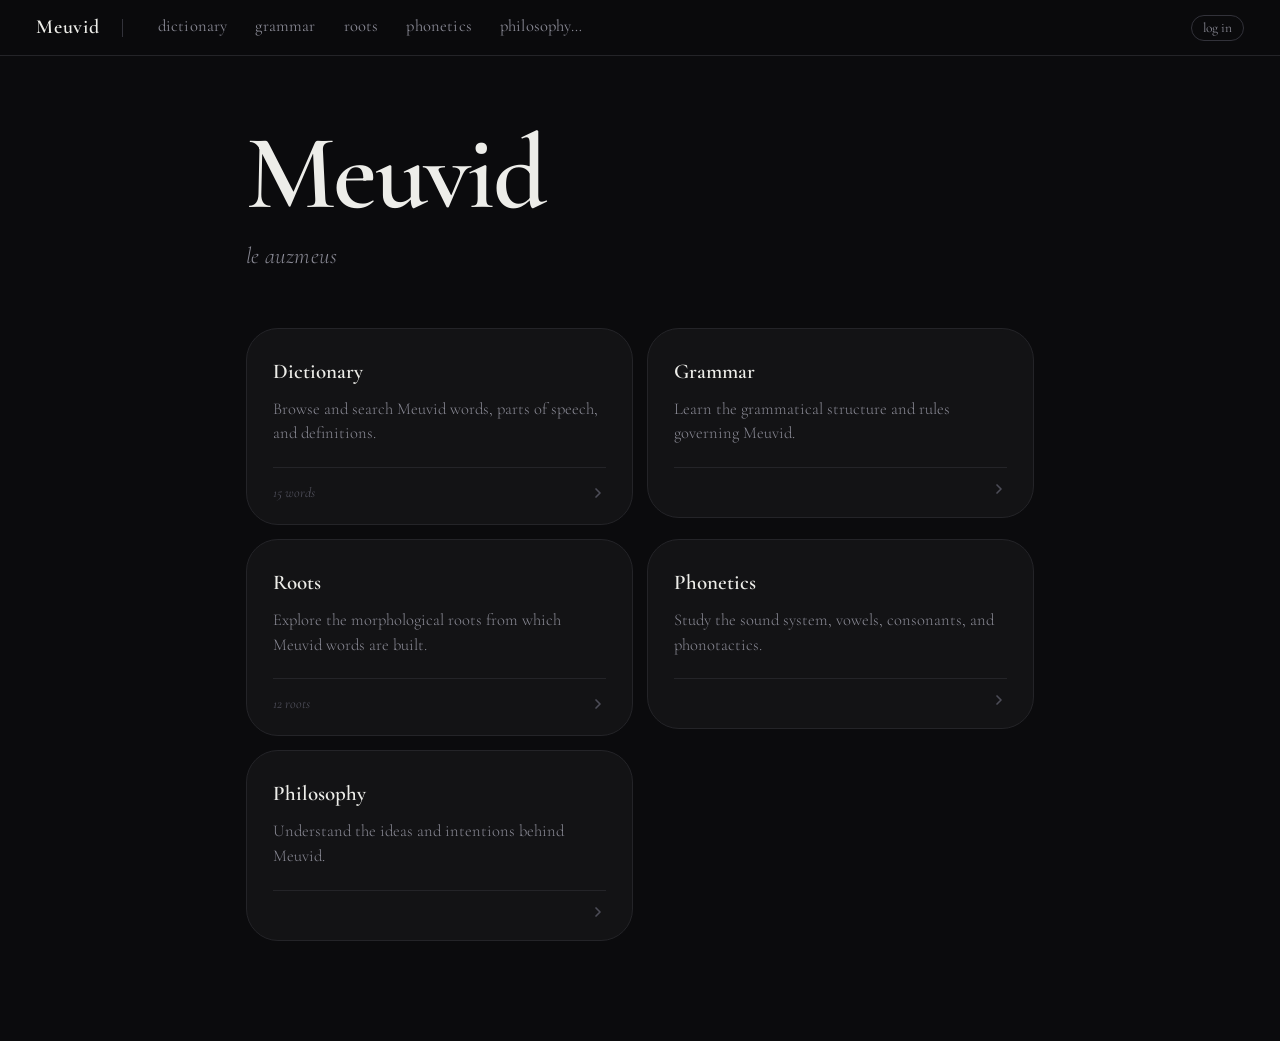
==== index.html @ 57204840 "fix: auth" ====
<!DOCTYPE html>
<html lang="en">

<head>
  <meta charset="UTF-8">
  <meta name="viewport" content="width=device-width, initial-scale=1.0">
  <title>Meuvid</title>
  <link rel="stylesheet" href="style.css">
</head>

<body>
  <div id="topbar-container"></div>
  <div id="modal-container"></div>
  <div id="app"></div>

  <script src="data.js"></script>
  <script src="utils.js"></script>
  <script src="auth.js"></script>
  <script src="nav.js"></script>
  <script src="home.js"></script>
  <script>
    function render() {
      initNav(
        'home',
        () => AUTH.showLoginModal(render),
        () => { AUTH.logout(); render(); }
      );
      renderHome(
        load('mv_dict', DEFAULT_DICT),
        load('mv_roots', DEFAULT_ROOTS)
      );
    }

    render();
  </script>
</body>

</html>
---- style.css ----
@import url('https://fonts.googleapis.com/css2?family=Cormorant+Garamond:ital,wght@0,300;0,400;0,500;0,600;0,700;1,300;1,400&display=swap');

/* ================================================================
   VARIABLES
   ================================================================ */
:root {
  --bg:        #0b0b0d;
  --surface:   #131315;
  --surface-2: #1b1b1e;
  --surface-3: #252528;
  --border:    #242428;
  --border-2:  #32323a;
  --text:      #edede9;
  --text-2:    #898994;
  --text-3:    #4d4d58;
  --danger:    #b83c3c;
  --r-xs:  6px;
  --r-sm:  10px;
  --r-md:  16px;
  --r-lg:  24px;
  --r-xl:  32px;
  --r-f:   9999px;
  --font:  'Cormorant Garamond', Georgia, serif;
  --ease:  0.14s ease;
}

/* ================================================================
   RESET
   ================================================================ */
*, *::before, *::after { box-sizing: border-box; margin: 0; padding: 0; }

body {
  background: var(--bg);
  color: var(--text);
  font-family: var(--font);
  font-size: 19px;
  line-height: 1.65;
  -webkit-font-smoothing: antialiased;
  min-height: 100vh;
}

::-webkit-scrollbar { width: 5px; }
::-webkit-scrollbar-track { background: transparent; }
::-webkit-scrollbar-thumb { background: var(--border-2); border-radius: 3px; }

/* ================================================================
   TOP BAR
   ================================================================ */
.topbar {
  position: sticky; top: 0; z-index: 100;
  height: 56px;
  display: flex; align-items: center;
  padding: 0 36px;
  background: rgba(11,11,13,0.9);
  backdrop-filter: blur(18px);
  -webkit-backdrop-filter: blur(18px);
  border-bottom: 1px solid var(--border);
}

.topbar-brand {
  font-size: 20px; font-weight: 600;
  color: var(--text); letter-spacing: 0.04em;
  text-decoration: none; white-space: nowrap;
  user-select: none;
}

.topbar-sep {
  width: 1px; height: 18px;
  background: var(--border-2);
  margin: 0 22px; flex-shrink: 0;
}

.topbar-nav { display: flex; align-items: center; gap: 2px; flex: 1; }

.nav-link {
  position: relative;
  display: inline-flex; align-items: center;
  padding: 5px 13px 7px;
  border-radius: var(--r-xs);
  font-size: 16.5px; color: var(--text-2);
  text-decoration: none;
  background: transparent;
  transition: color var(--ease), background var(--ease);
  letter-spacing: 0.01em; white-space: nowrap;
  user-select: none;
}
.nav-link:hover { color: var(--text); background: rgba(255,255,255,0.04); }
.nav-link.active { color: var(--text); background: rgba(255,255,255,0.07); }
.nav-link.active::after {
  content: '';
  position: absolute; bottom: 3px;
  left: 13px; right: 13px;
  height: 3px; background: var(--text);
  border-radius: 2px;
}

.topbar-actions {
  margin-left: auto;
  display: flex; align-items: center; gap: 8px;
  flex-shrink: 0;
}

/* ================================================================
   PAGE LAYOUT
   ================================================================ */
.page {
  max-width: 860px; margin: 0 auto;
  padding: 64px 36px 100px;
  animation: fadeUp 0.2s ease;
}

.page-header { margin-bottom: 52px; }

.page-title {
  font-size: clamp(68px, 9vw, 106px);
  font-weight: 600; letter-spacing: -0.025em;
  line-height: 1; color: var(--text); margin-bottom: 12px;
}

.page-subtitle {
  font-size: 23px; font-weight: 300;
  font-style: italic; color: var(--text-2);
  letter-spacing: 0.01em;
}

/* ================================================================
   CARDS (home)
   ================================================================ */
.cards-grid {
  display: grid;
  grid-template-columns: repeat(auto-fill, minmax(260px, 1fr));
  gap: 14px;
}

.card-link { text-decoration: none; color: inherit; display: block; }

.card {
  background: var(--surface);
  border: 1px solid var(--border);
  border-radius: var(--r-xl);
  padding: 26px 26px 20px;
  cursor: pointer;
  transition: border-color var(--ease), background var(--ease), transform var(--ease);
  display: flex; flex-direction: column; gap: 7px;
  user-select: none;
}
.card-link:hover .card { border-color: var(--border-2); background: var(--surface-2); transform: translateY(-1px); }

.card-title { font-size: 21px; font-weight: 600; color: var(--text); }
.card-desc  { font-size: 16.5px; font-weight: 300; color: var(--text-2); line-height: 1.5; flex: 1; }

.card-footer {
  display: flex; align-items: center; justify-content: space-between;
  margin-top: 14px; padding-top: 13px;
  border-top: 1px solid var(--border);
}
.card-meta    { font-size: 14px; color: var(--text-3); font-style: italic; }
.card-chevron { color: var(--text-3); display: flex; align-items: center; transition: transform var(--ease), color var(--ease); }
.card-link:hover .card-chevron { transform: translateX(3px); color: var(--text-2); }

/* ================================================================
   SEARCH BAR
   ================================================================ */
.search-row {
  display: flex;
  border-radius: var(--r-f);
  border: 1px solid var(--border-2);
  background: var(--surface);
  overflow: hidden;
  transition: border-color var(--ease);
  margin-bottom: 26px;
}
.search-row:focus-within { border-color: var(--text-3); }

.search-input {
  flex: 1; border: none; background: transparent; outline: none;
  padding: 13px 22px;
  font-family: var(--font); font-size: 19px; color: var(--text);
  min-width: 0;
}
.search-input::placeholder { color: var(--text-3); }

.search-help {
  display: flex; align-items: center; justify-content: center;
  width: 50px; border: none;
  border-left: 1px solid var(--border);
  background: var(--surface-2);
  color: var(--text-3); cursor: pointer;
  transition: color var(--ease), background var(--ease);
  flex-shrink: 0;
}
.search-help:hover { color: var(--text); background: var(--surface-3); }

/* ================================================================
   DICTIONARY / ROOTS LIST
   ================================================================ */
.dict-entry {
  display: flex; align-items: baseline; gap: 24px;
  padding: 15px 0; border-bottom: 1px solid var(--border);
}
.dict-entry:first-child { border-top: 1px solid var(--border); }

.dict-word {
  font-size: 20px; font-weight: 600; color: var(--text);
  min-width: 130px; flex-shrink: 0;
}
.dict-body  { flex: 1; font-size: 17.5px; color: var(--text-2); font-weight: 300; }
.dict-pos   { font-style: italic; color: var(--text-3); }

.entry-actions { display: flex; gap: 6px; margin-left: auto; flex-shrink: 0; align-items: center; }

.entry-edit-row {
  display: flex; gap: 10px; align-items: center;
  flex-wrap: wrap; padding: 10px 0;
  border-bottom: 1px solid var(--border);
}
.entry-edit-row:first-child { border-top: 1px solid var(--border); }

/* ================================================================
   TEXT PAGES
   ================================================================ */
.text-body { max-width: 660px; }

.text-h1 {
  font-size: 36px; font-weight: 600; color: var(--text);
  letter-spacing: -0.01em; line-height: 1.15;
  margin: 52px 0 14px;
}
.text-h1:first-child { margin-top: 0; }

.text-p {
  font-size: 18.5px; font-weight: 300; color: var(--text-2);
  line-height: 1.82; margin-bottom: 18px;
}

.para-block { position: relative; }
.para-edit-btn { opacity: 0; transition: opacity var(--ease); }
.para-block:hover .para-edit-btn { opacity: 1; }

/* ================================================================
   FORMS
   ================================================================ */
.add-form {
  background: var(--surface);
  border: 1px solid var(--border-2);
  border-radius: var(--r-lg); padding: 22px;
  margin-bottom: 26px;
}
.add-form-title {
  font-size: 12px; font-weight: 500;
  letter-spacing: 0.08em; text-transform: uppercase;
  color: var(--text-3); margin-bottom: 16px;
}

.form-row { display: flex; gap: 10px; align-items: flex-end; flex-wrap: wrap; }
.form-group { display: flex; flex-direction: column; gap: 5px; }
.form-label {
  font-size: 11px; font-weight: 500;
  letter-spacing: 0.08em; text-transform: uppercase; color: var(--text-3);
}

.form-input, .form-textarea, .form-select {
  background: var(--surface-2);
  border: 1px solid var(--border-2);
  border-radius: var(--r-sm);
  padding: 9px 13px;
  font-family: var(--font); font-size: 17px; color: var(--text);
  outline: none; transition: border-color var(--ease); width: 100%;
}
.form-input:focus, .form-textarea:focus, .form-select:focus { border-color: var(--text-3); }
.form-textarea { resize: vertical; min-height: 90px; line-height: 1.6; }
.form-select   { cursor: pointer; color-scheme: dark; }

.form-actions { display: flex; gap: 8px; margin-top: 13px; flex-wrap: wrap; align-items: center; }

.inline-edit {
  margin: 4px 0 12px; padding: 16px;
  background: var(--surface-2);
  border: 1px solid var(--border-2);
  border-radius: var(--r-md);
}

/* ================================================================
   MODAL
   ================================================================ */
.overlay {
  position: fixed; inset: 0;
  background: rgba(0,0,0,0.72);
  backdrop-filter: blur(5px);
  z-index: 300;
  display: flex; align-items: center; justify-content: center;
  padding: 20px;
}
.modal {
  background: var(--surface-2);
  border: 1px solid var(--border-2);
  border-radius: var(--r-xl); padding: 34px;
  max-width: 520px; width: 100%;
  max-height: 80vh; overflow-y: auto;
}
.modal-head {
  display: flex; align-items: center; justify-content: space-between;
  margin-bottom: 22px;
}
.modal-title { font-size: 26px; font-weight: 600; color: var(--text); }

/* ================================================================
   KEYWORDS TABLE
   ================================================================ */
.kw-intro {
  font-size: 16px; color: var(--text-2);
  font-weight: 300; line-height: 1.65; margin-bottom: 20px;
}
.kw-table { width: 100%; border-collapse: collapse; }
.kw-table th {
  text-align: left;
  font-size: 11px; font-weight: 500;
  letter-spacing: 0.08em; text-transform: uppercase;
  color: var(--text-3); padding: 8px 0 10px;
  border-bottom: 1px solid var(--border);
}
.kw-table th:first-child { width: 120px; }
.kw-table td { padding: 12px 0; border-bottom: 1px solid var(--border); vertical-align: top; }
.kw-table td:first-child {
  font-family: 'Courier New', monospace; font-size: 14px;
  color: var(--text); padding-right: 20px; white-space: nowrap;
}
.kw-table td:last-child { font-size: 16px; color: var(--text-2); font-weight: 300; }

/* ================================================================
   BUTTONS
   ================================================================ */
.btn {
  display: inline-flex; align-items: center; gap: 5px;
  border: 1px solid var(--border-2);
  background: transparent; color: var(--text-2);
  font-family: var(--font); font-size: 15.5px;
  padding: 7px 15px; border-radius: var(--r-f);
  cursor: pointer;
  transition: color var(--ease), border-color var(--ease), background var(--ease);
  white-space: nowrap;
}
.btn:hover { color: var(--text); border-color: var(--text-3); }

.btn-primary {
  background: var(--text); color: var(--bg);
  border-color: var(--text); font-weight: 500;
}
.btn-primary:hover { background: #c5c5c0; border-color: #c5c5c0; color: var(--bg); }

.btn-sm     { font-size: 13.5px; padding: 4px 11px; }
.btn-ghost  { border-color: transparent; }
.btn-ghost:hover { border-color: var(--border-2); }
.btn-danger { color: var(--danger); border-color: transparent; }
.btn-danger:hover { border-color: var(--danger); background: rgba(184,60,60,0.09); }

/* ================================================================
   MISC
   ================================================================ */
.no-results {
  text-align: center; padding: 70px 0;
  color: var(--text-3); font-style: italic; font-size: 20px;
}
.section-actions {
  display: flex; align-items: center; gap: 10px;
  margin-top: 16px; flex-wrap: wrap;
}
.raw-edit-area {
  font-family: 'Courier New', monospace;
  font-size: 14px; line-height: 1.5; min-height: 300px;
}
.pw-section {
  margin-top: 22px; padding-top: 22px;
  border-top: 1px solid var(--border);
}
.err-msg { color: var(--danger); font-size: 15px; margin-bottom: 12px; }
code {
  font-family: 'Courier New', monospace; font-size: 15px;
  background: var(--surface-3); padding: 2px 6px;
  border-radius: 4px; color: var(--text-2);
}

@keyframes fadeUp {
  from { opacity: 0; transform: translateY(6px); }
  to   { opacity: 1; transform: translateY(0); }
}
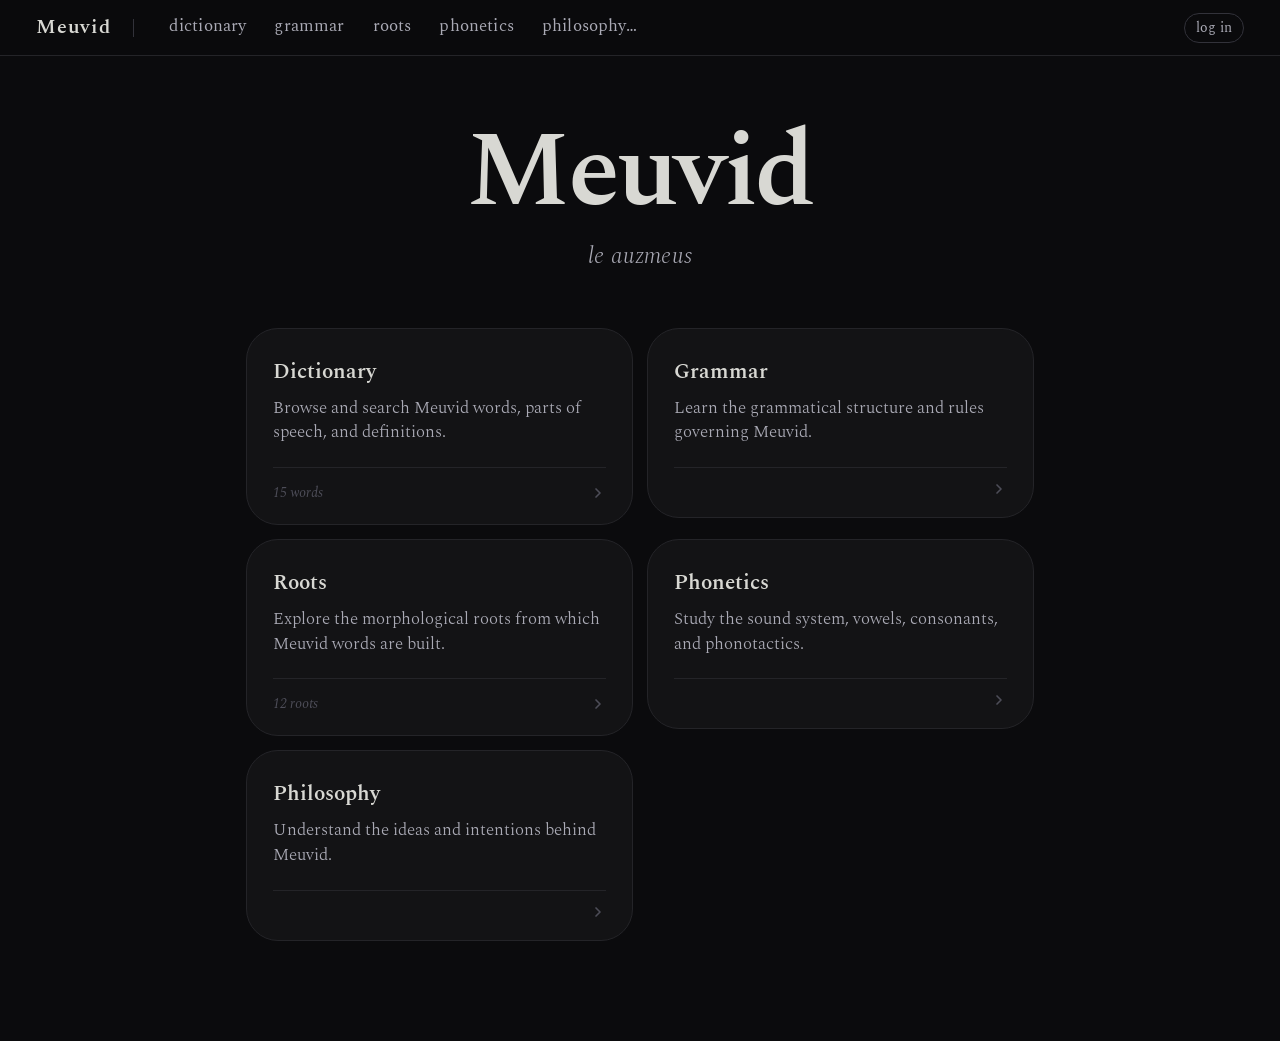
==== commit d9b06204: "fix: data structure" ====
--- a/index.html
+++ b/index.html
@@ -14,6 +14,7 @@
   <div id="app"></div>
 
   <script src="data.js"></script>
+  <script src="lang-data.js"></script>
   <script src="utils.js"></script>
   <script src="auth.js"></script>
   <script src="nav.js"></script>
@@ -26,8 +27,8 @@
         () => { AUTH.logout(); render(); }
       );
       renderHome(
-        load('mv_dict', DEFAULT_DICT),
-        load('mv_roots', DEFAULT_ROOTS)
+        load('mv_dict', DICT),
+        load('mv_roots', ROOTS)
       );
     }
 
--- a/style.css
+++ b/style.css
@@ -1,33 +1,39 @@
-@import url('https://fonts.googleapis.com/css2?family=Cormorant+Garamond:ital,wght@0,300;0,400;0,500;0,600;0,700;1,300;1,400&display=swap');
+@import url('https://fonts.googleapis.com/css2?family=Spectral:ital,wght@0,300;0,400;0,500;0,600;0,700;1,300;1,400&display=swap');
 
 /* ================================================================
    VARIABLES
    ================================================================ */
 :root {
-  --bg:        #0b0b0d;
-  --surface:   #131315;
+  --bg: #0b0b0d;
+  --surface: #131315;
   --surface-2: #1b1b1e;
   --surface-3: #252528;
-  --border:    #242428;
-  --border-2:  #32323a;
-  --text:      #edede9;
-  --text-2:    #898994;
-  --text-3:    #4d4d58;
-  --danger:    #b83c3c;
-  --r-xs:  6px;
-  --r-sm:  10px;
-  --r-md:  16px;
-  --r-lg:  24px;
-  --r-xl:  32px;
-  --r-f:   9999px;
-  --font:  'Cormorant Garamond', Georgia, serif;
-  --ease:  0.14s ease;
+  --border: #242428;
+  --border-2: #32323a;
+  --text: #d8d8d3;
+  --text-2: #aaaab5;
+  --text-3: #4d4d58;
+  --danger: #b83c3c;
+  --r-xs: 6px;
+  --r-sm: 10px;
+  --r-md: 16px;
+  --r-lg: 24px;
+  --r-xl: 32px;
+  --r-f: 9999px;
+  --font: 'Spectral', Georgia, serif;
+  --ease: 0.14s ease;
 }
 
 /* ================================================================
    RESET
    ================================================================ */
-*, *::before, *::after { box-sizing: border-box; margin: 0; padding: 0; }
+*,
+*::before,
+*::after {
+  box-sizing: border-box;
+  margin: 0;
+  padding: 0;
+}
 
 body {
   background: var(--bg);
@@ -39,64 +45,103 @@
   min-height: 100vh;
 }
 
-::-webkit-scrollbar { width: 5px; }
-::-webkit-scrollbar-track { background: transparent; }
-::-webkit-scrollbar-thumb { background: var(--border-2); border-radius: 3px; }
+::-webkit-scrollbar {
+  width: 5px;
+}
+
+::-webkit-scrollbar-track {
+  background: transparent;
+}
+
+::-webkit-scrollbar-thumb {
+  background: var(--border-2);
+  border-radius: 3px;
+}
 
 /* ================================================================
    TOP BAR
    ================================================================ */
 .topbar {
-  position: sticky; top: 0; z-index: 100;
+  position: sticky;
+  top: 0;
+  z-index: 100;
   height: 56px;
-  display: flex; align-items: center;
+  display: flex;
+  align-items: center;
   padding: 0 36px;
-  background: rgba(11,11,13,0.9);
+  background: color-mix(in srgb, var(--bg) 88%, transparent);
   backdrop-filter: blur(18px);
   -webkit-backdrop-filter: blur(18px);
   border-bottom: 1px solid var(--border);
 }
 
 .topbar-brand {
-  font-size: 20px; font-weight: 600;
-  color: var(--text); letter-spacing: 0.04em;
-  text-decoration: none; white-space: nowrap;
+  font-size: 20px;
+  font-weight: 600;
+  color: var(--text);
+  letter-spacing: 0.04em;
+  text-decoration: none;
+  white-space: nowrap;
   user-select: none;
 }
 
 .topbar-sep {
-  width: 1px; height: 18px;
+  width: 1px;
+  height: 18px;
   background: var(--border-2);
-  margin: 0 22px; flex-shrink: 0;
-}
-
-.topbar-nav { display: flex; align-items: center; gap: 2px; flex: 1; }
+  margin: 0 22px;
+  flex-shrink: 0;
+}
+
+.topbar-nav {
+  display: flex;
+  align-items: center;
+  gap: 2px;
+  flex: 1;
+}
 
 .nav-link {
   position: relative;
-  display: inline-flex; align-items: center;
+  display: inline-flex;
+  align-items: center;
   padding: 5px 13px 7px;
   border-radius: var(--r-xs);
-  font-size: 16.5px; color: var(--text-2);
+  font-size: 16.5px;
+  color: var(--text-2);
   text-decoration: none;
   background: transparent;
   transition: color var(--ease), background var(--ease);
-  letter-spacing: 0.01em; white-space: nowrap;
+  letter-spacing: 0.01em;
+  white-space: nowrap;
   user-select: none;
 }
-.nav-link:hover { color: var(--text); background: rgba(255,255,255,0.04); }
-.nav-link.active { color: var(--text); background: rgba(255,255,255,0.07); }
+
+.nav-link:hover {
+  color: var(--text);
+  background: rgba(255, 255, 255, 0.04);
+}
+
+.nav-link.active {
+  color: var(--text);
+  background: rgba(255, 255, 255, 0.07);
+}
+
 .nav-link.active::after {
   content: '';
-  position: absolute; bottom: 3px;
-  left: 13px; right: 13px;
-  height: 3px; background: var(--text);
+  position: absolute;
+  bottom: 3px;
+  left: 13px;
+  right: 13px;
+  height: 3px;
+  background: var(--text);
   border-radius: 2px;
 }
 
 .topbar-actions {
   margin-left: auto;
-  display: flex; align-items: center; gap: 8px;
+  display: flex;
+  align-items: center;
+  gap: 8px;
   flex-shrink: 0;
 }
 
@@ -104,23 +149,36 @@
    PAGE LAYOUT
    ================================================================ */
 .page {
-  max-width: 860px; margin: 0 auto;
+  max-width: 860px;
+  margin: 0 auto;
   padding: 64px 36px 100px;
   animation: fadeUp 0.2s ease;
 }
 
-.page-header { margin-bottom: 52px; }
+.page-header {
+  margin-bottom: 52px;
+}
 
 .page-title {
   font-size: clamp(68px, 9vw, 106px);
-  font-weight: 600; letter-spacing: -0.025em;
-  line-height: 1; color: var(--text); margin-bottom: 12px;
+  font-weight: 600;
+  letter-spacing: -0.025em;
+  line-height: 1;
+  color: var(--text);
+  margin: 0 auto 12px;
+  max-width: 720px;
+  width: fit-content;
 }
 
 .page-subtitle {
-  font-size: 23px; font-weight: 300;
-  font-style: italic; color: var(--text-2);
+  font-size: 23px;
+  font-weight: 300;
+  font-style: italic;
+  color: var(--text-2);
   letter-spacing: 0.01em;
+  margin: 0 auto;
+  max-width: 720px;
+  width: fit-content;
 }
 
 /* ================================================================
@@ -132,7 +190,11 @@
   gap: 14px;
 }
 
-.card-link { text-decoration: none; color: inherit; display: block; }
+.card-link {
+  text-decoration: none;
+  color: inherit;
+  display: block;
+}
 
 .card {
   background: var(--surface);
@@ -141,22 +203,58 @@
   padding: 26px 26px 20px;
   cursor: pointer;
   transition: border-color var(--ease), background var(--ease), transform var(--ease);
-  display: flex; flex-direction: column; gap: 7px;
+  display: flex;
+  flex-direction: column;
+  gap: 7px;
   user-select: none;
 }
-.card-link:hover .card { border-color: var(--border-2); background: var(--surface-2); transform: translateY(-1px); }
-
-.card-title { font-size: 21px; font-weight: 600; color: var(--text); }
-.card-desc  { font-size: 16.5px; font-weight: 300; color: var(--text-2); line-height: 1.5; flex: 1; }
+
+.card-link:hover .card {
+  border-color: var(--border-2);
+  background: var(--surface-2);
+  transform: translateY(-1px);
+}
+
+.card-title {
+  font-size: 21px;
+  font-weight: 600;
+  color: var(--text);
+}
+
+.card-desc {
+  font-size: 16.5px;
+  font-weight: 300;
+  color: var(--text-2);
+  line-height: 1.5;
+  flex: 1;
+}
 
 .card-footer {
-  display: flex; align-items: center; justify-content: space-between;
-  margin-top: 14px; padding-top: 13px;
+  display: flex;
+  align-items: center;
+  justify-content: space-between;
+  margin-top: 14px;
+  padding-top: 13px;
   border-top: 1px solid var(--border);
 }
-.card-meta    { font-size: 14px; color: var(--text-3); font-style: italic; }
-.card-chevron { color: var(--text-3); display: flex; align-items: center; transition: transform var(--ease), color var(--ease); }
-.card-link:hover .card-chevron { transform: translateX(3px); color: var(--text-2); }
+
+.card-meta {
+  font-size: 14px;
+  color: var(--text-3);
+  font-style: italic;
+}
+
+.card-chevron {
+  color: var(--text-3);
+  display: flex;
+  align-items: center;
+  transition: transform var(--ease), color var(--ease);
+}
+
+.card-link:hover .card-chevron {
+  transform: translateX(3px);
+  color: var(--text-2);
+}
 
 /* ================================================================
    SEARCH BAR
@@ -170,72 +268,143 @@
   transition: border-color var(--ease);
   margin-bottom: 26px;
 }
-.search-row:focus-within { border-color: var(--text-3); }
+
+.search-row:focus-within {
+  border-color: var(--text-3);
+}
 
 .search-input {
-  flex: 1; border: none; background: transparent; outline: none;
+  flex: 1;
+  border: none;
+  background: transparent;
+  outline: none;
   padding: 13px 22px;
-  font-family: var(--font); font-size: 19px; color: var(--text);
+  font-family: var(--font);
+  font-size: 19px;
+  color: var(--text);
   min-width: 0;
 }
-.search-input::placeholder { color: var(--text-3); }
+
+.search-input::placeholder {
+  color: var(--text-3);
+}
 
 .search-help {
-  display: flex; align-items: center; justify-content: center;
-  width: 50px; border: none;
+  display: flex;
+  align-items: center;
+  justify-content: center;
+  width: 50px;
+  border: none;
   border-left: 1px solid var(--border);
   background: var(--surface-2);
-  color: var(--text-3); cursor: pointer;
+  color: var(--text-3);
+  cursor: pointer;
   transition: color var(--ease), background var(--ease);
   flex-shrink: 0;
 }
-.search-help:hover { color: var(--text); background: var(--surface-3); }
+
+.search-help:hover {
+  color: var(--text);
+  background: var(--surface-3);
+}
 
 /* ================================================================
    DICTIONARY / ROOTS LIST
    ================================================================ */
 .dict-entry {
-  display: flex; align-items: baseline; gap: 24px;
-  padding: 15px 0; border-bottom: 1px solid var(--border);
-}
-.dict-entry:first-child { border-top: 1px solid var(--border); }
+  display: flex;
+  align-items: baseline;
+  gap: 24px;
+  padding: 15px 0;
+  border-bottom: 1px solid var(--border);
+}
+
+.dict-entry:first-child {
+  border-top: 1px solid var(--border);
+}
 
 .dict-word {
-  font-size: 20px; font-weight: 600; color: var(--text);
-  min-width: 130px; flex-shrink: 0;
-}
-.dict-body  { flex: 1; font-size: 17.5px; color: var(--text-2); font-weight: 300; }
-.dict-pos   { font-style: italic; color: var(--text-3); }
-
-.entry-actions { display: flex; gap: 6px; margin-left: auto; flex-shrink: 0; align-items: center; }
+  font-size: 20px;
+  font-weight: 600;
+  color: var(--text);
+  min-width: 130px;
+  flex-shrink: 0;
+}
+
+.dict-body {
+  flex: 1;
+  font-size: 17.5px;
+  color: var(--text-2);
+  font-weight: 300;
+}
+
+.dict-pos {
+  font-style: italic;
+  color: var(--text-3);
+}
+
+.entry-actions {
+  display: flex;
+  gap: 6px;
+  margin-left: auto;
+  flex-shrink: 0;
+  align-items: center;
+}
 
 .entry-edit-row {
-  display: flex; gap: 10px; align-items: center;
-  flex-wrap: wrap; padding: 10px 0;
+  display: flex;
+  gap: 10px;
+  align-items: center;
+  flex-wrap: wrap;
+  padding: 10px 0;
   border-bottom: 1px solid var(--border);
 }
-.entry-edit-row:first-child { border-top: 1px solid var(--border); }
+
+.entry-edit-row:first-child {
+  border-top: 1px solid var(--border);
+}
 
 /* ================================================================
    TEXT PAGES
    ================================================================ */
-.text-body { max-width: 660px; }
-
-.text-h1 {
-  font-size: 36px; font-weight: 600; color: var(--text);
-  letter-spacing: -0.01em; line-height: 1.15;
-  margin: 52px 0 14px;
-}
-.text-h1:first-child { margin-top: 0; }
-
-.text-p {
-  font-size: 18.5px; font-weight: 300; color: var(--text-2);
-  line-height: 1.82; margin-bottom: 18px;
-}
-
-.para-block { position: relative; }
-.para-edit-btn { opacity: 0; transition: opacity var(--ease); }
-.para-block:hover .para-edit-btn { opacity: 1; }
+/* center the main text column so titles, subtitles, and actions align */
+.text-body {
+  max-width: 720px;
+  margin: 0 auto;
+}
+
+.para-block>h1 {
+  font-size: 36px;
+  font-weight: 600;
+  color: var(--text);
+  letter-spacing: -0.01em;
+  line-height: 1.15;
+  margin: 40px 0 30px;
+}
+
+.para-block>p {
+  font-size: 18.5px;
+  font-weight: 300;
+  color: var(--text-2);
+  line-height: 1.82;
+  margin-bottom: 18px;
+}
+
+.para-block {
+  position: relative;
+}
+
+.para-edit-btn {
+  position: absolute;
+  left: -48px;
+  top: 2px;
+  opacity: 0;
+  transition: opacity var(--ease);
+}
+
+.para-block:hover .para-edit-btn {
+  opacity: 1;
+}
 
 /* ================================================================
    FORMS
@@ -243,38 +412,84 @@
 .add-form {
   background: var(--surface);
   border: 1px solid var(--border-2);
-  border-radius: var(--r-lg); padding: 22px;
+  border-radius: var(--r-lg);
+  padding: 22px;
   margin-bottom: 26px;
 }
+
 .add-form-title {
-  font-size: 12px; font-weight: 500;
-  letter-spacing: 0.08em; text-transform: uppercase;
-  color: var(--text-3); margin-bottom: 16px;
-}
-
-.form-row { display: flex; gap: 10px; align-items: flex-end; flex-wrap: wrap; }
-.form-group { display: flex; flex-direction: column; gap: 5px; }
+  font-size: 12px;
+  font-weight: 500;
+  letter-spacing: 0.08em;
+  text-transform: uppercase;
+  color: var(--text-3);
+  margin-bottom: 16px;
+}
+
+.form-row {
+  display: flex;
+  gap: 10px;
+  align-items: flex-end;
+  flex-wrap: wrap;
+}
+
+.form-group {
+  display: flex;
+  flex-direction: column;
+  gap: 5px;
+}
+
 .form-label {
-  font-size: 11px; font-weight: 500;
-  letter-spacing: 0.08em; text-transform: uppercase; color: var(--text-3);
-}
-
-.form-input, .form-textarea, .form-select {
+  font-size: 11px;
+  font-weight: 500;
+  letter-spacing: 0.08em;
+  text-transform: uppercase;
+  color: var(--text-3);
+}
+
+.form-input,
+.form-textarea,
+.form-select {
   background: var(--surface-2);
   border: 1px solid var(--border-2);
   border-radius: var(--r-sm);
   padding: 9px 13px;
-  font-family: var(--font); font-size: 17px; color: var(--text);
-  outline: none; transition: border-color var(--ease); width: 100%;
-}
-.form-input:focus, .form-textarea:focus, .form-select:focus { border-color: var(--text-3); }
-.form-textarea { resize: vertical; min-height: 90px; line-height: 1.6; }
-.form-select   { cursor: pointer; color-scheme: dark; }
-
-.form-actions { display: flex; gap: 8px; margin-top: 13px; flex-wrap: wrap; align-items: center; }
+  font-family: var(--font);
+  font-size: 17px;
+  color: var(--text);
+  outline: none;
+  transition: border-color var(--ease);
+  width: 100%;
+}
+
+.form-input:focus,
+.form-textarea:focus,
+.form-select:focus {
+  border-color: var(--text-3);
+}
+
+.form-textarea {
+  resize: vertical;
+  min-height: 90px;
+  line-height: 1.6;
+}
+
+.form-select {
+  cursor: pointer;
+  color-scheme: dark;
+}
+
+.form-actions {
+  display: flex;
+  gap: 8px;
+  margin-top: 13px;
+  flex-wrap: wrap;
+  align-items: center;
+}
 
 .inline-edit {
-  margin: 4px 0 12px; padding: 16px;
+  margin: 4px 0 12px;
+  padding: 16px;
   background: var(--surface-2);
   border: 1px solid var(--border-2);
   border-radius: var(--r-md);
@@ -284,103 +499,206 @@
    MODAL
    ================================================================ */
 .overlay {
-  position: fixed; inset: 0;
-  background: rgba(0,0,0,0.72);
+  position: fixed;
+  inset: 0;
+  background: rgba(0, 0, 0, 0.72);
   backdrop-filter: blur(5px);
   z-index: 300;
-  display: flex; align-items: center; justify-content: center;
+  display: flex;
+  align-items: center;
+  justify-content: center;
   padding: 20px;
 }
+
 .modal {
   background: var(--surface-2);
   border: 1px solid var(--border-2);
-  border-radius: var(--r-xl); padding: 34px;
-  max-width: 520px; width: 100%;
-  max-height: 80vh; overflow-y: auto;
-}
+  border-radius: var(--r-xl);
+  padding: 34px;
+  max-width: 520px;
+  width: 100%;
+  max-height: 80vh;
+  overflow-y: auto;
+}
+
 .modal-head {
-  display: flex; align-items: center; justify-content: space-between;
+  display: flex;
+  align-items: center;
+  justify-content: space-between;
   margin-bottom: 22px;
 }
-.modal-title { font-size: 26px; font-weight: 600; color: var(--text); }
+
+.modal-title {
+  font-size: 26px;
+  font-weight: 600;
+  color: var(--text);
+}
 
 /* ================================================================
    KEYWORDS TABLE
    ================================================================ */
 .kw-intro {
-  font-size: 16px; color: var(--text-2);
-  font-weight: 300; line-height: 1.65; margin-bottom: 20px;
-}
-.kw-table { width: 100%; border-collapse: collapse; }
+  font-size: 16px;
+  color: var(--text-2);
+  font-weight: 300;
+  line-height: 1.65;
+  margin-bottom: 20px;
+}
+
+.kw-table {
+  width: 100%;
+  border-collapse: collapse;
+}
+
 .kw-table th {
   text-align: left;
-  font-size: 11px; font-weight: 500;
-  letter-spacing: 0.08em; text-transform: uppercase;
-  color: var(--text-3); padding: 8px 0 10px;
+  font-size: 11px;
+  font-weight: 500;
+  letter-spacing: 0.08em;
+  text-transform: uppercase;
+  color: var(--text-3);
+  padding: 8px 0 10px;
   border-bottom: 1px solid var(--border);
 }
-.kw-table th:first-child { width: 120px; }
-.kw-table td { padding: 12px 0; border-bottom: 1px solid var(--border); vertical-align: top; }
+
+.kw-table th:first-child {
+  width: 120px;
+}
+
+.kw-table td {
+  padding: 12px 0;
+  border-bottom: 1px solid var(--border);
+  vertical-align: top;
+}
+
 .kw-table td:first-child {
-  font-family: 'Courier New', monospace; font-size: 14px;
-  color: var(--text); padding-right: 20px; white-space: nowrap;
-}
-.kw-table td:last-child { font-size: 16px; color: var(--text-2); font-weight: 300; }
+  font-family: 'Courier New', monospace;
+  font-size: 14px;
+  color: var(--text);
+  padding-right: 20px;
+  white-space: nowrap;
+}
+
+.kw-table td:last-child {
+  font-size: 16px;
+  color: var(--text-2);
+  font-weight: 300;
+}
 
 /* ================================================================
    BUTTONS
    ================================================================ */
 .btn {
-  display: inline-flex; align-items: center; gap: 5px;
+  display: inline-flex;
+  align-items: center;
+  gap: 5px;
   border: 1px solid var(--border-2);
-  background: transparent; color: var(--text-2);
-  font-family: var(--font); font-size: 15.5px;
-  padding: 7px 15px; border-radius: var(--r-f);
+  background: transparent;
+  color: var(--text-2);
+  font-family: var(--font);
+  font-size: 15.5px;
+  padding: 7px 15px;
+  border-radius: var(--r-f);
   cursor: pointer;
   transition: color var(--ease), border-color var(--ease), background var(--ease);
   white-space: nowrap;
 }
-.btn:hover { color: var(--text); border-color: var(--text-3); }
+
+.btn:hover {
+  color: var(--text);
+  border-color: var(--text-3);
+}
 
 .btn-primary {
-  background: var(--text); color: var(--bg);
-  border-color: var(--text); font-weight: 500;
-}
-.btn-primary:hover { background: #c5c5c0; border-color: #c5c5c0; color: var(--bg); }
-
-.btn-sm     { font-size: 13.5px; padding: 4px 11px; }
-.btn-ghost  { border-color: transparent; }
-.btn-ghost:hover { border-color: var(--border-2); }
-.btn-danger { color: var(--danger); border-color: transparent; }
-.btn-danger:hover { border-color: var(--danger); background: rgba(184,60,60,0.09); }
+  background: rgba(255, 255, 255, 0.09);
+  color: var(--text);
+  border-color: rgba(255, 255, 255, 0.22);
+  font-weight: 500;
+}
+
+.btn-primary:hover {
+  background: rgba(255, 255, 255, 0.15);
+  border-color: rgba(255, 255, 255, 0.35);
+  color: var(--text);
+}
+
+.btn-sm {
+  font-size: 13.5px;
+  padding: 4px 11px;
+}
+
+.btn-ghost {
+  border-color: transparent;
+}
+
+.btn-ghost:hover {
+  border-color: var(--border-2);
+}
+
+.btn-danger {
+  color: var(--danger);
+  border-color: transparent;
+}
+
+.btn-danger:hover {
+  border-color: var(--danger);
+  background: rgba(184, 60, 60, 0.09);
+}
 
 /* ================================================================
    MISC
    ================================================================ */
 .no-results {
-  text-align: center; padding: 70px 0;
-  color: var(--text-3); font-style: italic; font-size: 20px;
-}
+  text-align: center;
+  padding: 70px 0;
+  color: var(--text-3);
+  font-style: italic;
+  font-size: 20px;
+}
+
 .section-actions {
-  display: flex; align-items: center; gap: 10px;
-  margin-top: 16px; flex-wrap: wrap;
-}
+  display: flex;
+  align-items: center;
+  justify-content: flex-start;
+  gap: 10px;
+  margin: 16px auto 0;
+  max-width: 720px;
+  flex-wrap: wrap;
+  width: fit-content;
+}
+
+/* mobile-specific behavior deferred — no automatic hiding of edit buttons */
+
 .raw-edit-area {
   font-family: 'Courier New', monospace;
-  font-size: 14px; line-height: 1.5; min-height: 300px;
-}
-.pw-section {
-  margin-top: 22px; padding-top: 22px;
-  border-top: 1px solid var(--border);
-}
-.err-msg { color: var(--danger); font-size: 15px; margin-bottom: 12px; }
+  font-size: 14px;
+  line-height: 1.5;
+  min-height: 300px;
+}
+
+.err-msg {
+  color: var(--danger);
+  font-size: 15px;
+  margin-bottom: 12px;
+}
+
 code {
-  font-family: 'Courier New', monospace; font-size: 15px;
-  background: var(--surface-3); padding: 2px 6px;
-  border-radius: 4px; color: var(--text-2);
+  font-family: 'Courier New', monospace;
+  font-size: 15px;
+  background: var(--surface-3);
+  padding: 2px 6px;
+  border-radius: 4px;
+  color: var(--text-2);
 }
 
 @keyframes fadeUp {
-  from { opacity: 0; transform: translateY(6px); }
-  to   { opacity: 1; transform: translateY(0); }
-}
+  from {
+    opacity: 0;
+    transform: translateY(6px);
+  }
+
+  to {
+    opacity: 1;
+    transform: translateY(0);
+  }
+}
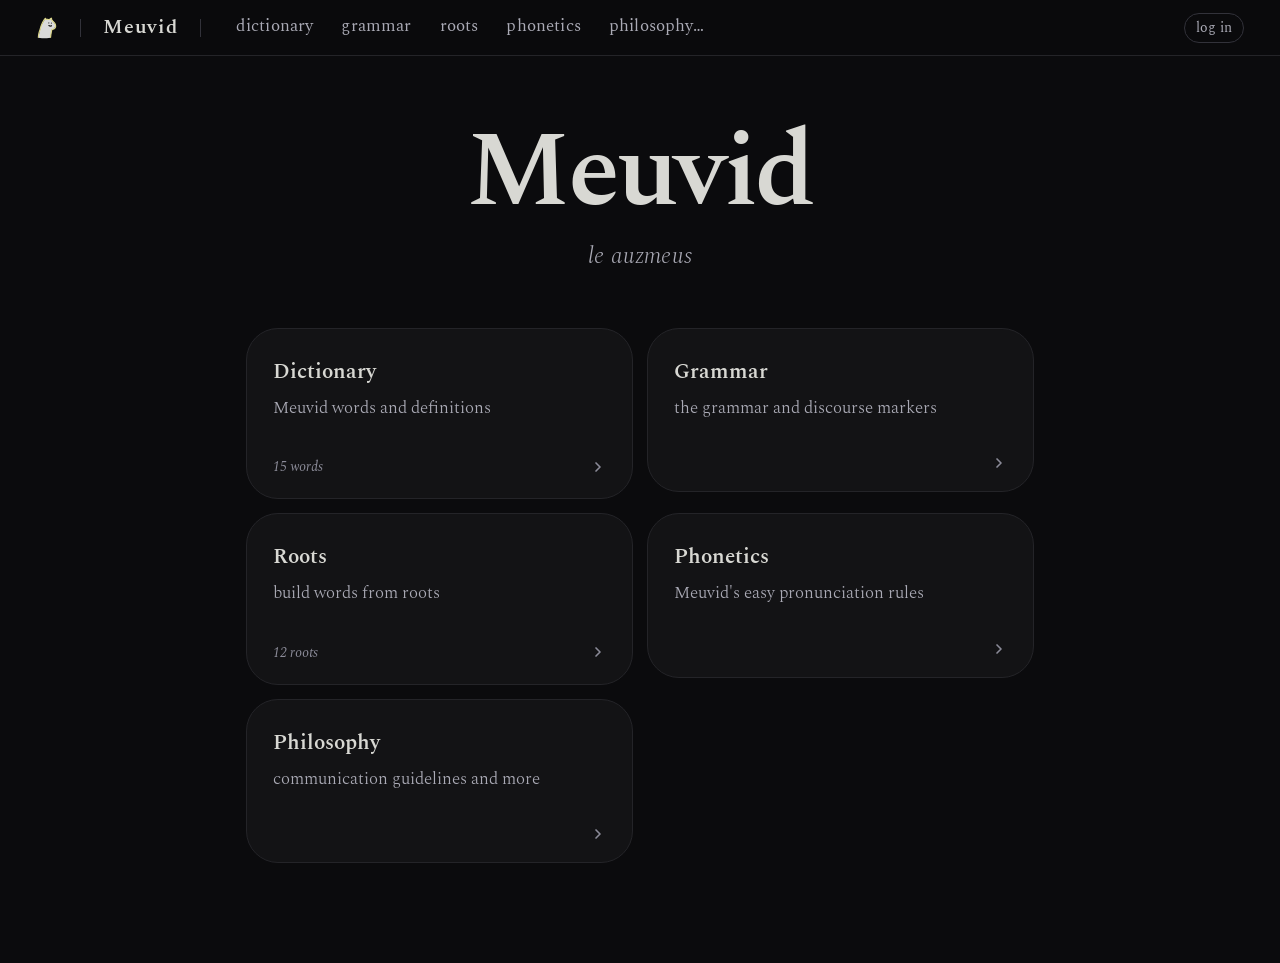
==== commit af7b24ec: "vis: icon; data: non-npc descriptions" ====
--- a/index.html
+++ b/index.html
@@ -6,6 +6,7 @@
   <meta name="viewport" content="width=device-width, initial-scale=1.0">
   <title>Meuvid</title>
   <link rel="stylesheet" href="style.css">
+  <link rel="icon" type="image/svg+xml" href="./icons/meuvid.svg">
 </head>
 
 <body>
--- a/style.css
+++ b/style.css
@@ -12,7 +12,7 @@
   --border-2: #32323a;
   --text: #d8d8d3;
   --text-2: #aaaab5;
-  --text-3: #4d4d58;
+  --text-3: #8b8b98;
   --danger: #b83c3c;
   --r-xs: 6px;
   --r-sm: 10px;
@@ -85,6 +85,19 @@
   user-select: none;
 }
 
+.nav-cat {
+  display: flex;
+  align-items: center;
+  flex-shrink: 0;
+  opacity: 0.85;
+  text-decoration: none;
+  transition: opacity var(--ease);
+}
+
+.nav-cat:hover {
+  opacity: 1;
+}
+
 .topbar-sep {
   width: 1px;
   height: 18px;
@@ -235,7 +248,6 @@
   justify-content: space-between;
   margin-top: 14px;
   padding-top: 13px;
-  border-top: 1px solid var(--border);
 }
 
 .card-meta {
@@ -319,6 +331,7 @@
   border-bottom: 1px solid var(--border);
 }
 
+.dict-entry-wrapper:first-child>.dict-entry,
 .dict-entry:first-child {
   border-top: 1px solid var(--border);
 }
@@ -358,10 +371,6 @@
   flex-wrap: wrap;
   padding: 10px 0;
   border-bottom: 1px solid var(--border);
-}
-
-.entry-edit-row:first-child {
-  border-top: 1px solid var(--border);
 }
 
 /* ================================================================
@@ -373,7 +382,7 @@
   margin: 0 auto;
 }
 
-.para-block>h1 {
+.para-content>h1 {
   font-size: 36px;
   font-weight: 600;
   color: var(--text);
@@ -382,7 +391,7 @@
   margin: 40px 0 30px;
 }
 
-.para-block>p {
+.para-content>p {
   font-size: 18.5px;
   font-weight: 300;
   color: var(--text-2);
@@ -392,6 +401,12 @@
 
 .para-block {
   position: relative;
+}
+
+/* para-content is the new positioned host for the hover edit button */
+.para-content {
+  position: relative;
+  transition: opacity 0.2s ease;
 }
 
 .para-edit-btn {
@@ -667,7 +682,83 @@
   width: fit-content;
 }
 
-/* mobile-specific behavior deferred — no automatic hiding of edit buttons */
+/* ================================================================
+   EDIT FORM COLLAPSE / EXPAND
+   ================================================================ */
+/*
+  Pattern: .edit-collapse wraps every pre-rendered form.
+  Toggle .open to animate it in/out.
+  grid-template-rows trick allows transitioning from height 0 → auto.
+*/
+.edit-collapse {
+  display: grid;
+  grid-template-rows: 0fr;
+  opacity: 0;
+  pointer-events: none;
+  transition: grid-template-rows 0.2s ease, opacity 0.2s ease;
+}
+
+.edit-collapse.open {
+  grid-template-rows: 1fr;
+  opacity: 1;
+  pointer-events: auto;
+}
+
+/* overflow:hidden clips content; visibility keeps hidden inputs out of tab order */
+.edit-collapse-inner {
+  overflow: hidden;
+  visibility: hidden;
+  transition: visibility 0s 0.2s; /* delay matches collapse duration */
+}
+
+.edit-collapse.open > .edit-collapse-inner {
+  visibility: visible;
+  transition: visibility 0s; /* reveal immediately so autofocus works */
+}
+
+/* Dim the entry display row while its edit form is open */
+.dict-entry-wrapper > .dict-entry {
+  transition: opacity 0.2s ease;
+}
+
+.dict-entry-wrapper.editing > .dict-entry {
+  opacity: 0.28;
+  pointer-events: none;
+}
+
+/* Dim the paragraph text while its edit form is open */
+.para-block.editing > .para-content {
+  opacity: 0.28;
+  pointer-events: none;
+}
+
+/* Inline rich-text markup rendered inside text-page paragraphs and headings */
+.para-content > p b  { font-weight: 600; }
+.para-content > p i, .para-content > h1 i  { font-style: italic; }
+.para-content > p u, .para-content > h1 u  { text-decoration: underline; text-underline-offset: 3px; text-decoration-color: var(--text-3); }
+.para-content > h1 b { font-weight: 700; }
+
+/* ================================================================
+   CONFIRMATION MODAL
+   ================================================================ */
+.modal-sm {
+  max-width: 340px;
+  padding: 28px 30px 24px;
+}
+
+.confirm-msg {
+  font-size: 17px;
+  color: var(--text);
+  font-weight: 300;
+  line-height: 1.6;
+  margin-bottom: 20px;
+}
+
+.confirm-actions {
+  display: flex;
+  gap: 8px;
+  justify-content: flex-end;
+}
 
 .raw-edit-area {
   font-family: 'Courier New', monospace;
@@ -702,3 +793,259 @@
     transform: translateY(0);
   }
 }
+
+/* ================================================================
+   VIEW TRANSITIONS  (cross-document, Chrome 126+)
+   Requires HTTP/HTTPS — does not fire on file:// (null-origin pages).
+   ================================================================ */
+@view-transition {
+  navigation: auto;
+}
+
+@keyframes vt-fade-out {
+  to { opacity: 0; }
+}
+
+/* Outgoing page fades out; incoming page is shown at full opacity so
+   .page's existing fadeUp animation plays without compounding. */
+::view-transition-old(root) {
+  animation: 0.16s ease-in both vt-fade-out;
+}
+
+::view-transition-new(root) {
+  animation: none;
+}
+
+/* ================================================================
+   MOBILE NAV  (hamburger pivot)
+   ================================================================ */
+/* The hamburger button + drop-down menu exist in the DOM at all sizes but
+   are hidden on wide screens, where the inline .topbar-nav is shown instead. */
+.nav-toggle {
+  display: none;
+  align-items: center;
+  justify-content: center;
+  width: 40px;
+  height: 40px;
+  margin-left: auto;
+  flex-shrink: 0;
+  border: none;
+  background: transparent;
+  color: var(--text-2);
+  border-radius: var(--r-xs);
+  cursor: pointer;
+  transition: color var(--ease), background var(--ease);
+}
+
+.nav-toggle:hover {
+  color: var(--text);
+  background: rgba(255, 255, 255, 0.05);
+}
+
+/* hamburger → X morph */
+.nav-toggle line {
+  transition: transform var(--ease), opacity var(--ease);
+  transform-origin: center;
+}
+
+.nav-toggle.active .ham-top {
+  transform: translateY(5px) rotate(45deg);
+}
+
+.nav-toggle.active .ham-mid {
+  opacity: 0;
+}
+
+.nav-toggle.active .ham-bot {
+  transform: translateY(-5px) rotate(-45deg);
+}
+
+.mobile-menu {
+  display: none;
+  position: fixed;
+  top: 56px;
+  left: 0;
+  right: 0;
+  z-index: 99;
+  flex-direction: column;
+  padding: 10px 16px 18px;
+  background: color-mix(in srgb, var(--bg) 96%, transparent);
+  backdrop-filter: blur(18px);
+  -webkit-backdrop-filter: blur(18px);
+  border-bottom: 1px solid var(--border);
+  /* collapsed state for the drop-down animation */
+  transform: translateY(-8px);
+  opacity: 0;
+  pointer-events: none;
+  transition: transform 0.16s ease, opacity 0.16s ease;
+}
+
+.mobile-menu.open {
+  transform: translateY(0);
+  opacity: 1;
+  pointer-events: auto;
+}
+
+.mobile-menu-nav {
+  display: flex;
+  flex-direction: column;
+}
+
+.mobile-nav-link {
+  display: block;
+  padding: 13px 12px;
+  font-size: 19px;
+  color: var(--text-2);
+  text-decoration: none;
+  border-radius: var(--r-sm);
+  border-bottom: 1px solid var(--border);
+  transition: color var(--ease), background var(--ease);
+}
+
+.mobile-nav-link:last-child {
+  border-bottom: none;
+}
+
+.mobile-nav-link:hover,
+.mobile-nav-link.active {
+  color: var(--text);
+  background: rgba(255, 255, 255, 0.04);
+}
+
+.mobile-menu-actions {
+  display: flex;
+  gap: 10px;
+  margin-top: 16px;
+}
+
+.mobile-menu-actions .btn {
+  flex: 1;
+  justify-content: center;
+  font-size: 15px;
+  padding: 9px 14px;
+}
+
+.mobile-menu-backdrop {
+  display: none;
+  position: fixed;
+  inset: 56px 0 0;
+  z-index: 98;
+  background: rgba(0, 0, 0, 0.4);
+  opacity: 0;
+  pointer-events: none;
+  transition: opacity 0.16s ease;
+}
+
+.mobile-menu-backdrop.open {
+  opacity: 1;
+  pointer-events: auto;
+}
+
+/* ── Pivot point: the inline nav no longer fits, switch to the hamburger ── */
+@media (max-width: 820px) {
+  .topbar-nav,
+  .topbar-actions,
+  .topbar-sep-nav {
+    display: none;
+  }
+
+  .nav-toggle {
+    display: flex;
+  }
+
+  .mobile-menu,
+  .mobile-menu-backdrop {
+    display: flex;
+  }
+}
+
+/* ── Very narrow: shrink the bar so cat + "Meuvid" + hamburger still fit ── */
+@media (max-width: 380px) {
+  .topbar {
+    padding: 0 14px;
+  }
+
+  .topbar-sep {
+    margin: 0 12px;
+  }
+
+  .topbar-brand {
+    font-size: 18px;
+  }
+}
+
+/* ================================================================
+   MOBILE LAYOUT  (general responsive pass)
+   ================================================================ */
+@media (max-width: 820px) {
+  .topbar {
+    padding: 0 28px;
+  }
+}
+
+@media (max-width: 600px) {
+  .page {
+    padding: 40px 28px 80px;
+  }
+
+  .page-header {
+    margin-bottom: 38px;
+  }
+
+  .page-subtitle {
+    font-size: 20px;
+  }
+
+  .cards-grid {
+    grid-template-columns: 1fr;
+  }
+
+  .card {
+    padding: 22px 22px 18px;
+  }
+
+  /* Dictionary / roots rows: let the word + actions share the top line and
+     drop the definition body onto its own full-width line instead of being
+     crushed into a sliver of space. */
+  .dict-entry {
+    flex-wrap: wrap;
+    gap: 4px 16px;
+  }
+
+  .dict-word {
+    min-width: 0;
+  }
+
+  .dict-body {
+    flex: 1 1 100%;
+  }
+
+  /* Hover-only edit button would otherwise overflow the left edge */
+  .para-edit-btn {
+    left: auto;
+    right: 0;
+    top: -34px;
+  }
+
+  .para-content > h1 {
+    font-size: 30px;
+  }
+
+  .para-content > p {
+    font-size: 17px;
+    line-height: 1.7;
+  }
+
+  .modal {
+    padding: 24px 22px;
+  }
+
+  .modal-title {
+    font-size: 23px;
+  }
+
+  .search-input {
+    font-size: 17px;
+    padding: 12px 18px;
+  }
+}
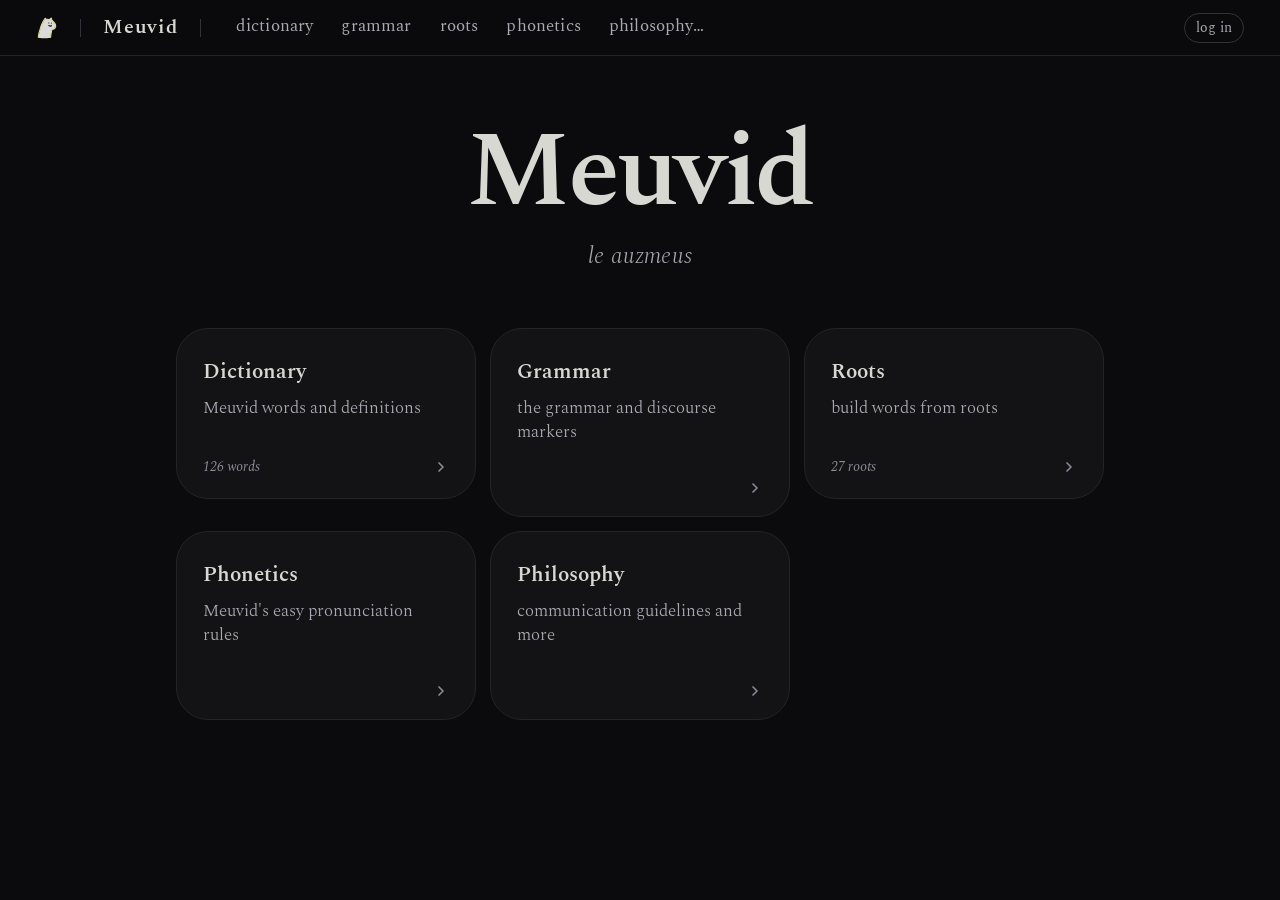
==== commit 8abc7972: "data: meta tags" ====
--- a/index.html
+++ b/index.html
@@ -5,6 +5,19 @@
   <meta charset="UTF-8">
   <meta name="viewport" content="width=device-width, initial-scale=1.0">
   <title>Meuvid</title>
+  <meta name="description" content="Meuvid shert le auzmeus, wan hiu soneumil shert.">
+  <meta name="author" content="Matt Mao">
+  <link rel="canonical" href="https://matt-meow.web.app/meuvid/">
+  <meta property="og:title" content="Meuvid">
+  <meta property="og:description" content="Meuvid shert le auzmeus, wan hiu soneumil shert.">
+  <meta property="og:type" content="website">
+  <meta property="og:url" content="https://matt-meow.web.app/meuvid/">
+  <meta property="og:site_name" content="matt meow&#39;s corner">
+  <meta property="og:image" content="https://matt-meow.web.app/meuvid/icons/meuvid-512.png">
+  <meta name="twitter:card" content="summary">
+  <meta name="twitter:title" content="Meuvid">
+  <meta name="twitter:description" content="Meuvid shert le auzmeus, wan hiu soneumil shert.">
+  <meta name="twitter:image" content="https://matt-meow.web.app/meuvid/icons/meuvid-512.png">
   <link rel="stylesheet" href="style.css">
   <link rel="icon" type="image/svg+xml" href="./icons/meuvid.svg">
 </head>
--- a/style.css
+++ b/style.css
@@ -22,6 +22,7 @@
   --r-f: 9999px;
   --font: 'Spectral', Georgia, serif;
   --ease: 0.14s ease;
+  --sec-gap: 22px;
 }
 
 /* ================================================================
@@ -162,7 +163,7 @@
    PAGE LAYOUT
    ================================================================ */
 .page {
-  max-width: 860px;
+  max-width: 1000px;
   margin: 0 auto;
   padding: 64px 36px 100px;
   animation: fadeUp 0.2s ease;
@@ -301,6 +302,11 @@
   color: var(--text-3);
 }
 
+/* spacing below the list-view add button, before the entries */
+#dict-add-btn {
+  margin-bottom: 26px;
+}
+
 .search-help {
   display: flex;
   align-items: center;
@@ -378,7 +384,7 @@
    ================================================================ */
 /* center the main text column so titles, subtitles, and actions align */
 .text-body {
-  max-width: 720px;
+  max-width: 900px;
   margin: 0 auto;
 }
 
@@ -403,6 +409,14 @@
   position: relative;
 }
 
+/* The insertion gap buttons (editing only) add var(--sec-gap) between every
+   item; subtract that from each item's own margin so the total on-screen gap
+   matches the read-only spacing. The leading paragraph needs an extra offset
+   since (unlike a heading) it has no top margin to absorb the leading gap. */
+.text-body.editing .para-content > h1 { margin: calc(40px - var(--sec-gap)) 0 calc(30px - var(--sec-gap)); }
+.text-body.editing .para-content > p  { margin-bottom: calc(18px - var(--sec-gap)); }
+.text-body.editing .para-block:first-child .para-content > p { margin-top: calc(-1 * var(--sec-gap)); }
+
 /* para-content is the new positioned host for the hover edit button */
 .para-content {
   position: relative;
@@ -429,6 +443,7 @@
   border: 1px solid var(--border-2);
   border-radius: var(--r-lg);
   padding: 22px;
+  margin-top: 14px;
   margin-bottom: 26px;
 }
 
@@ -463,8 +478,7 @@
 }
 
 .form-input,
-.form-textarea,
-.form-select {
+.form-textarea {
   background: var(--surface-2);
   border: 1px solid var(--border-2);
   border-radius: var(--r-sm);
@@ -478,8 +492,7 @@
 }
 
 .form-input:focus,
-.form-textarea:focus,
-.form-select:focus {
+.form-textarea:focus {
   border-color: var(--text-3);
 }
 
@@ -487,11 +500,6 @@
   resize: vertical;
   min-height: 90px;
   line-height: 1.6;
-}
-
-.form-select {
-  cursor: pointer;
-  color-scheme: dark;
 }
 
 .form-actions {
@@ -624,6 +632,16 @@
   border-color: var(--text-3);
 }
 
+.btn:disabled {
+  opacity: 0.4;
+  cursor: default;
+}
+
+.btn:disabled:hover {
+  color: var(--text-2);
+  border-color: var(--border-2);
+}
+
 .btn-primary {
   background: rgba(255, 255, 255, 0.09);
   color: var(--text);
@@ -806,14 +824,21 @@
   to { opacity: 0; }
 }
 
-/* Outgoing page fades out; incoming page is shown at full opacity so
-   .page's existing fadeUp animation plays without compounding. */
+/* Incoming page fades up from partial (not zero) opacity, matching the
+   outgoing screenshot's fade-out duration, so there's no moment where both
+   are near-transparent at once — that double-dip is what reads as a flash
+   to background instead of a crossfade. */
+@keyframes vt-fade-in {
+  from { opacity: 0.4; transform: translateY(6px); }
+  to   { opacity: 1;   transform: translateY(0); }
+}
+
 ::view-transition-old(root) {
   animation: 0.16s ease-in both vt-fade-out;
 }
 
 ::view-transition-new(root) {
-  animation: none;
+  animation: 0.16s ease-out both vt-fade-in;
 }
 
 /* ================================================================
@@ -1006,18 +1031,30 @@
 
   /* Dictionary / roots rows: let the word + actions share the top line and
      drop the definition body onto its own full-width line instead of being
-     crushed into a sliver of space. */
+     crushed into a sliver of space. "order" does the reordering, since the
+     actions markup comes after the body in the DOM. */
   .dict-entry {
     flex-wrap: wrap;
-    gap: 4px 16px;
+    gap: 6px 16px;
+    padding: 12px 0;
+  }
+
+  .sec-item .dict-entry {
+    gap: 6px 16px;
   }
 
   .dict-word {
     min-width: 0;
+    order: 1;
+  }
+
+  .entry-actions {
+    order: 2;
   }
 
   .dict-body {
     flex: 1 1 100%;
+    order: 3;
   }
 
   /* Hover-only edit button would otherwise overflow the left edge */
@@ -1049,3 +1086,168 @@
     padding: 12px 18px;
   }
 }
+
+/* ================================================================
+   VIEW TOGGLE (list / section)
+   ================================================================ */
+.view-toggle {
+  display: flex;
+  gap: 4px;
+  width: fit-content;
+  margin: 28px auto 34px;
+  padding: 4px;
+  background: var(--surface);
+  border: 1px solid var(--border-2);
+  border-radius: var(--r-f);
+}
+
+.view-toggle-btn {
+  display: inline-flex;
+  align-items: center;
+  gap: 8px;
+  padding: 8px 20px;
+  border: none;
+  border-radius: var(--r-f);
+  background: transparent;
+  color: var(--text-3);
+  font-family: var(--font);
+  font-size: 16px;
+  cursor: pointer;
+  transition: color var(--ease), background var(--ease);
+  user-select: none;
+}
+
+.view-toggle-btn svg { display: block; }
+
+.view-toggle-btn:hover { color: var(--text-2); }
+
+.view-toggle-btn.active {
+  background: var(--surface-3);
+  color: var(--text);
+}
+
+/* ================================================================
+   SECTION VIEW
+   ================================================================ */
+.sec-head {
+  display: flex;
+  align-items: baseline;
+  flex-wrap: wrap;
+}
+
+.sec-head > h1 {
+  font-size: 36px;
+  font-weight: 600;
+  color: var(--text);
+  letter-spacing: -0.01em;
+  line-height: 1.15;
+  margin: 44px 0 0;
+}
+
+.sec-items { display: flex; flex-direction: column; }
+
+/* entries carry no internal spacing or rules; the gaps below set the rhythm */
+.sec-item { margin: 0; }
+.sec-item .para-content > p,
+.sec-item .para-content > h1 { margin: 0; }
+.sec-item .dict-entry { padding: 0; border: none; gap: 24px; }
+
+/* read-only mode has no insertion gaps, so space entries directly */
+.sec-view:not(.editing) .sec-head > h1 { margin-bottom: var(--sec-gap); }
+.sec-view:not(.editing) .sec-item + .sec-item { margin-top: var(--sec-gap); }
+
+/* insertion hint: a faint rule with a "+" at its right; opens the adder */
+.sec-insert {
+  display: flex;
+  align-items: center;
+  gap: 12px;
+  width: 100%;
+  height: var(--sec-gap);
+  padding: 0;
+  border: none;
+  background: transparent;
+  color: var(--text-3);
+  cursor: pointer;
+}
+
+.sec-insert-line {
+  flex: 1;
+  height: 1px;
+  background: transparent;
+  transition: background var(--ease);
+}
+
+.sec-insert-plus {
+  font-size: 18px;
+  line-height: 1;
+  opacity: 0;
+  transition: opacity var(--ease);
+}
+
+.sec-insert:hover .sec-insert-line,
+.sec-insert.active .sec-insert-line { background: var(--border-2); }
+
+.sec-insert:hover .sec-insert-plus,
+.sec-insert.active .sec-insert-plus { opacity: 1; }
+
+.sec-insert.active { color: var(--text); }
+
+/* unified add panel */
+.sec-adder {
+  background: var(--surface);
+  border: 1px solid var(--border-2);
+  border-radius: var(--r-md);
+  padding: 16px;
+  margin: 6px 0 14px;
+}
+
+.adder-toggle { margin: 0 0 14px; }
+
+.adder-toggle .view-toggle-btn { padding: 6px 16px; font-size: 15px; }
+
+.adder-pane[hidden] { display: none; }
+
+.sec-empty {
+  color: var(--text-3);
+  font-style: italic;
+  font-size: 17px;
+  padding: 10px 0;
+}
+
+.sec-deleted {
+  color: var(--text-3);
+  font-style: italic;
+  opacity: 0.7;
+}
+
+.assign-results {
+  display: flex;
+  flex-direction: column;
+  margin: 10px 0 4px;
+  max-height: 280px;
+  overflow-y: auto;
+}
+
+.assign-result {
+  display: flex;
+  align-items: baseline;
+  gap: 18px;
+  width: 100%;
+  text-align: left;
+  padding: 9px 12px;
+  border: none;
+  border-radius: var(--r-sm);
+  background: transparent;
+  color: inherit;
+  font-family: var(--font);
+  cursor: pointer;
+  transition: background var(--ease);
+}
+
+.assign-result:hover { background: var(--surface-2); }
+.assign-result.selected { background: var(--surface-3); }
+
+@media (max-width: 600px) {
+  .sec-head > h1 { font-size: 28px; margin-top: 32px; }
+  .view-toggle-btn { padding: 8px 16px; font-size: 15px; }
+}
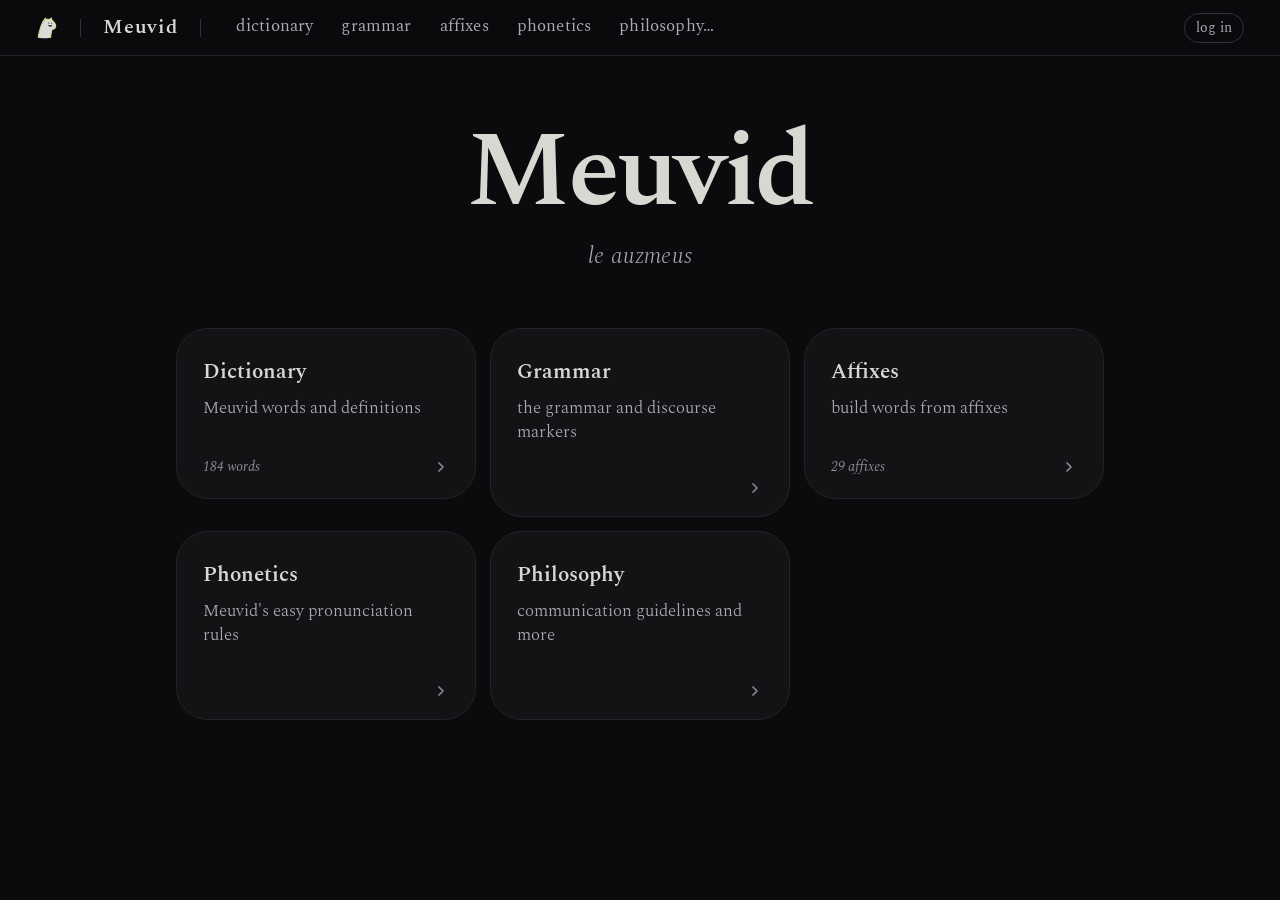
==== commit d90ac901: "pivot: rebrand roots to affixes; data" ====
--- a/index.html
+++ b/index.html
@@ -42,7 +42,7 @@
       );
       renderHome(
         load('mv_dict', DICT),
-        load('mv_roots', ROOTS)
+        load('mv_affixes', AFFIXES)
       );
     }
 
--- a/style.css
+++ b/style.css
@@ -327,7 +327,7 @@
 }
 
 /* ================================================================
-   DICTIONARY / ROOTS LIST
+   DICTIONARY / AFFIXES LIST
    ================================================================ */
 .dict-entry {
   display: flex;
@@ -377,6 +377,25 @@
   flex-wrap: wrap;
   padding: 10px 0;
   border-bottom: 1px solid var(--border);
+}
+
+/* ================================================================
+   HIDING (SPOILER) MODE
+   ================================================================ */
+.dict-word.spoiler-hidden,
+.dict-body.spoiler-hidden,
+.para-content g.spoiler-hidden,
+.para-content h.spoiler-hidden {
+  background: var(--surface-3);
+  color: transparent;
+  border-radius: 3px;
+  cursor: pointer;
+  user-select: none;
+}
+
+/* .dict-pos sets its own color, so it needs an explicit override to stay covered */
+.dict-body.spoiler-hidden .dict-pos {
+  color: transparent;
 }
 
 /* ================================================================
@@ -403,6 +422,7 @@
   color: var(--text-2);
   line-height: 1.82;
   margin-bottom: 18px;
+  white-space: pre-wrap;
 }
 
 .para-block {
@@ -735,11 +755,13 @@
 }
 
 /* Dim the entry display row while its edit form is open */
-.dict-entry-wrapper > .dict-entry {
+.dict-entry-wrapper > .dict-entry,
+.sec-item.sec-word > .dict-entry {
   transition: opacity 0.2s ease;
 }
 
-.dict-entry-wrapper.editing > .dict-entry {
+.dict-entry-wrapper.editing > .dict-entry,
+.sec-item.sec-word.editing > .dict-entry {
   opacity: 0.28;
   pointer-events: none;
 }
@@ -1029,7 +1051,7 @@
     padding: 22px 22px 18px;
   }
 
-  /* Dictionary / roots rows: let the word + actions share the top line and
+  /* Dictionary / affixes rows: let the word + actions share the top line and
      drop the definition body onto its own full-width line instead of being
      crushed into a sliver of space. "order" does the reordering, since the
      actions markup comes after the body in the DOM. */
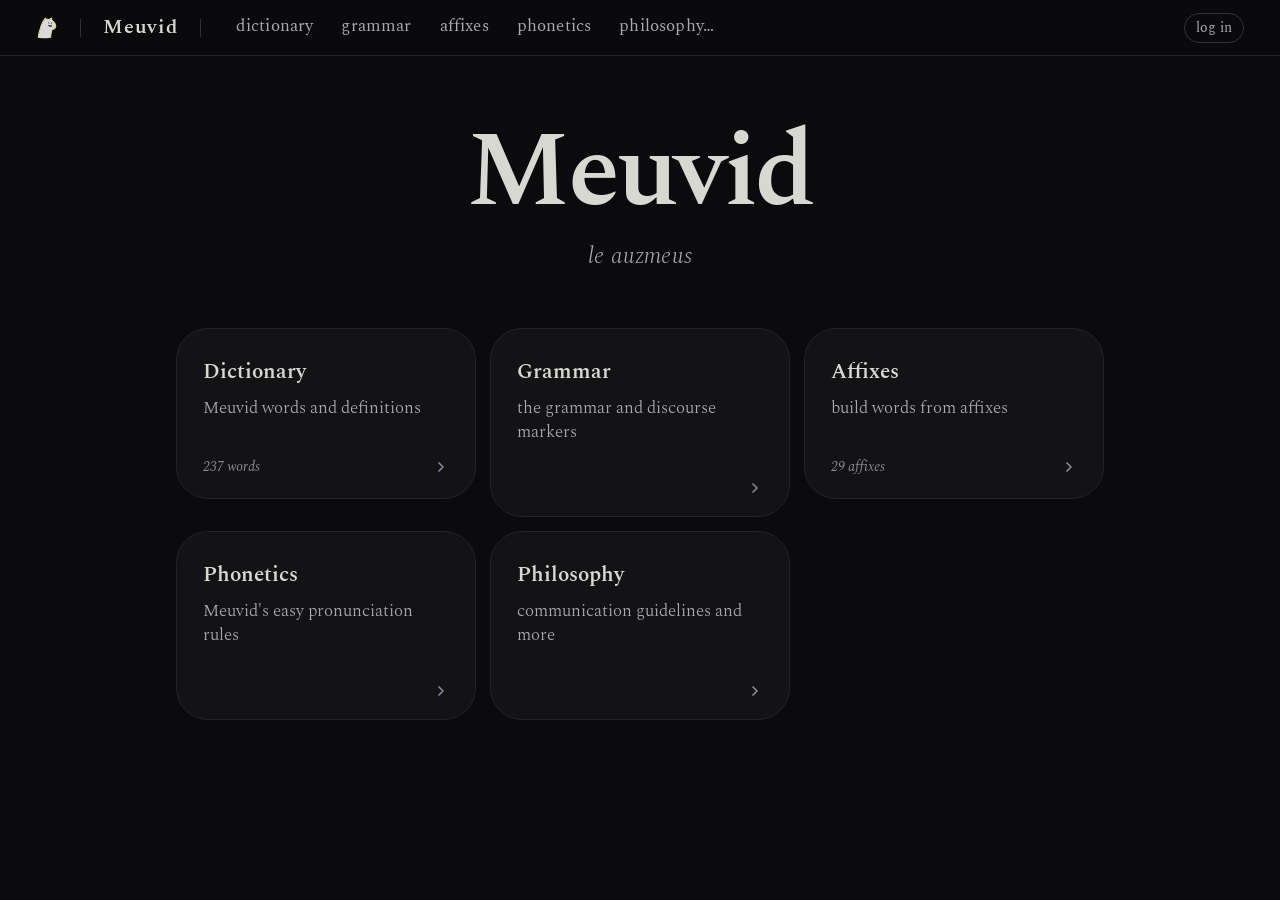
==== commit 3fd58f39: "feature: ESmodules" ====
--- a/index.html
+++ b/index.html
@@ -27,13 +27,13 @@
   <div id="modal-container"></div>
   <div id="app"></div>
 
-  <script src="data.js"></script>
-  <script src="lang-data.js"></script>
-  <script src="utils.js"></script>
-  <script src="auth.js"></script>
-  <script src="nav.js"></script>
-  <script src="home.js"></script>
-  <script>
+  <script type="module">
+    import { load } from './utils.js';
+    import { AUTH } from './auth.js';
+    import { initNav } from './nav.js';
+    import { renderHome } from './home.js';
+    import { DICT, AFFIXES } from './lang-data.js';
+
     function render() {
       initNav(
         'home',
--- a/style.css
+++ b/style.css
@@ -1,4 +1,5 @@
 @import url('https://fonts.googleapis.com/css2?family=Spectral:ital,wght@0,300;0,400;0,500;0,600;0,700;1,300;1,400&display=swap');
+@import url('https://fonts.googleapis.com/css2?family=Zilla+Slab:wght@400;500;600&display=swap');
 
 /* ================================================================
    VARIABLES
@@ -21,6 +22,7 @@
   --r-xl: 32px;
   --r-f: 9999px;
   --font: 'Spectral', Georgia, serif;
+  --lang-font: 'Zilla Slab', Georgia, serif;
   --ease: 0.14s ease;
   --sec-gap: 22px;
 }
@@ -57,6 +59,92 @@
 ::-webkit-scrollbar-thumb {
   background: var(--border-2);
   border-radius: 3px;
+}
+
+/* ================================================================
+   FOCUS STATES
+   ================================================================ */
+:focus { outline: none; }
+
+:focus-visible {
+  outline: 2px solid var(--text-2);
+  outline-offset: 2px;
+}
+
+/* these already show focus via border-color — skip the extra ring */
+.form-input:focus-visible,
+.form-textarea:focus-visible,
+.search-input:focus-visible {
+  outline: none;
+}
+
+/* sec-insert is a full-width invisible bar; a ring around the whole thing
+   looks huge. Reveal it like :hover instead, and ring just the "+" */
+.sec-insert:focus-visible {
+  outline: none;
+}
+.sec-insert:focus-visible .sec-insert-line { background: var(--border-2); }
+.sec-insert:focus-visible .sec-insert-plus {
+  opacity: 1;
+  outline: 2px solid var(--text-2);
+  outline-offset: 4px;
+  border-radius: var(--r-f);
+}
+
+/* ================================================================
+   TOOLTIPS
+   ================================================================ */
+[data-tooltip] {
+  position: relative;
+}
+
+[data-tooltip]::after,
+[data-tooltip]::before {
+  opacity: 0;
+  pointer-events: none;
+  transition: opacity 0.1s ease, transform 0.1s ease;
+  z-index: 500;
+}
+
+[data-tooltip]::after {
+  content: attr(data-tooltip);
+  position: absolute;
+  bottom: calc(100% + 9px);
+  left: 50%;
+  transform: translateX(-50%) translateY(4px);
+  background: var(--surface-3);
+  color: var(--text);
+  font-family: var(--font);
+  font-size: 12.5px;
+  font-style: normal;
+  font-weight: 400;
+  letter-spacing: 0.01em;
+  line-height: 1.4;
+  white-space: nowrap;
+  padding: 5px 9px;
+  border-radius: var(--r-xs);
+  box-shadow: 0 6px 18px rgba(0, 0, 0, 0.4);
+}
+
+[data-tooltip]::before {
+  content: '';
+  position: absolute;
+  bottom: calc(100% + 4px);
+  left: 50%;
+  transform: translateX(-50%) translateY(4px);
+  border: 5px solid transparent;
+  border-top-color: var(--surface-3);
+}
+
+@media (hover: hover) and (pointer: fine) {
+  [data-tooltip]:hover::after,
+  [data-tooltip]:hover::before,
+  [data-tooltip]:focus-visible::after,
+  [data-tooltip]:focus-visible::before {
+    opacity: 1;
+    transform: translateX(-50%) translateY(0);
+    transition-delay: 0.4s;
+  }
 }
 
 /* ================================================================
@@ -362,6 +450,12 @@
   color: var(--text-3);
 }
 
+.lang-snippet {
+  font-family: var(--lang-font);
+  font-weight: 400;
+  letter-spacing: 0.02em;
+}
+
 .entry-actions {
   display: flex;
   gap: 6px;
@@ -443,15 +537,22 @@
   transition: opacity 0.2s ease;
 }
 
-.para-edit-btn {
+.para-gutter {
   position: absolute;
-  left: -48px;
+  left: -58px;
   top: 2px;
+  display: flex;
+  flex-direction: row;
+  align-items: center;
+  gap: 6px;
+}
+
+.para-gutter .para-edit-btn {
   opacity: 0;
   transition: opacity var(--ease);
 }
 
-.para-block:hover .para-edit-btn {
+.para-block:hover .para-gutter .para-edit-btn {
   opacity: 1;
 }
 
@@ -1169,7 +1270,7 @@
 .sec-items { display: flex; flex-direction: column; }
 
 /* entries carry no internal spacing or rules; the gaps below set the rhythm */
-.sec-item { margin: 0; }
+.sec-item { margin: 0; position: relative; }
 .sec-item .para-content > p,
 .sec-item .para-content > h1 { margin: 0; }
 .sec-item .dict-entry { padding: 0; border: none; gap: 24px; }
@@ -1212,7 +1313,79 @@
 .sec-insert:hover .sec-insert-plus,
 .sec-insert.active .sec-insert-plus { opacity: 1; }
 
-.sec-insert.active { color: var(--text); }
+.para-gutter {
+  display: none; /* mobile: no room for it, and the double-tap gesture covers it */
+}
+
+@media (hover: hover) and (pointer: fine) {
+  .para-gutter {
+    display: flex;
+    flex-direction: row;
+    position: absolute;
+    right: 100%;
+    margin-right: 4px;
+    top: 2px;
+    align-items: center;
+    justify-content: right;
+    gap: 6px;
+    opacity: 0;
+    transition: opacity var(--ease);
+  }
+  .para-block:hover .para-gutter {
+    opacity: 1;
+  }
+}
+
+/* ================================================================
+   DRAG TO REORDER
+   ================================================================ */
+.drag-handle {
+  display: none; /* only where hover means something — see media query */
+  align-items: center;
+  justify-content: center;
+  width: 20px;
+  height: 20px;
+  padding: 0;
+  border: none;
+  background: transparent;
+  padding-bottom: 4px;
+  color: var(--text-3);
+  cursor: grab;
+  opacity: 0;
+  transition: opacity var(--ease);
+}
+.drag-handle:active { cursor: grabbing; }
+
+@media (hover: hover) and (pointer: fine) {
+  .drag-handle { display: flex; }
+  .sec-item.sec-word:hover .drag-handle, .para-gutter .drag-handle { opacity: 1; }
+}
+
+.sec-item.sec-word > .drag-handle {
+  position: absolute;
+  left: -32px;
+  top: 50%;
+  transform: translateY(-50%);
+}
+
+.drag-ghost { opacity: 0.35; pointer-events: none; }
+
+.drag-preview {
+  position: fixed;
+  z-index: 300;
+  opacity: 0.85;
+  pointer-events: none;
+  box-shadow: 0 12px 30px rgba(0, 0, 0, 0.45);
+  border-radius: var(--r-sm);
+}
+/* the clone shouldn't carry live controls */
+.drag-preview .edit-collapse,
+.drag-preview .para-gutter,
+.drag-preview .entry-actions,
+.drag-preview .drag-handle { display: none; }
+
+.sec-insert.drag-target .sec-insert-line { background: var(--text-2); }
+.sec-insert.drag-target .sec-insert-plus { opacity: 1; }
 
 /* unified add panel */
 .sec-adder {
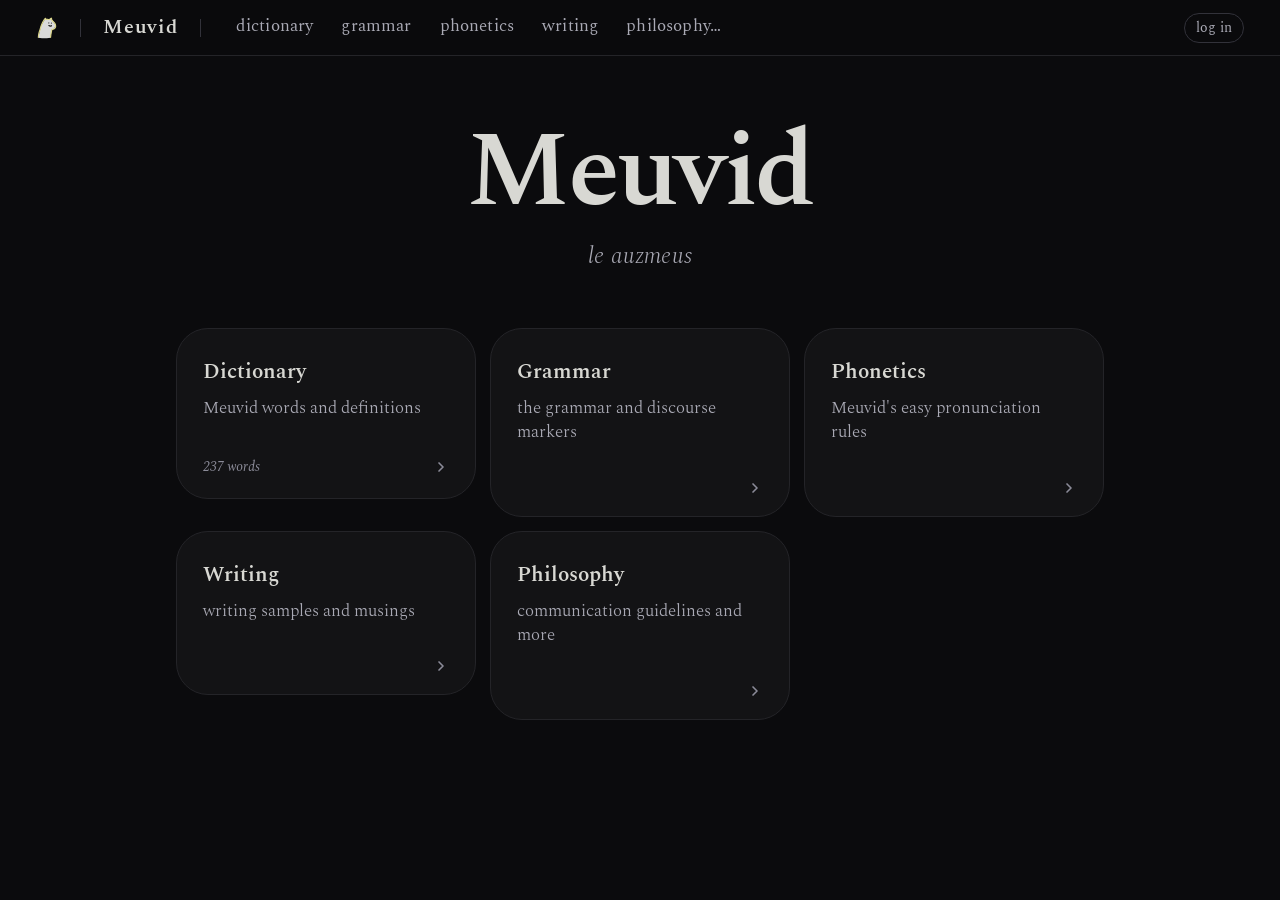
==== commit d4f412ec: "feature: smooth fast scrolling; page: writing; vis: bold and <g> bold" ====
--- a/index.html
+++ b/index.html
@@ -32,7 +32,7 @@
     import { AUTH } from './auth.js';
     import { initNav } from './nav.js';
     import { renderHome } from './home.js';
-    import { DICT, AFFIXES } from './lang-data.js';
+    import { DICT } from './lang-data.js';
 
     function render() {
       initNav(
@@ -40,10 +40,7 @@
         () => AUTH.showLoginModal(render),
         () => { AUTH.logout(); render(); }
       );
-      renderHome(
-        load('mv_dict', DICT),
-        load('mv_affixes', AFFIXES)
-      );
+      renderHome(load('mv_dict', DICT));
     }
 
     render();
--- a/style.css
+++ b/style.css
@@ -13,6 +13,7 @@
   --border-2: #32323a;
   --text: #d8d8d3;
   --text-2: #aaaab5;
+  --text-bright: color-mix(in oklab, var(--text-2) 100%, #ffffff 25%);
   --text-3: #8b8b98;
   --danger: #b83c3c;
   --r-xs: 6px;
@@ -874,9 +875,16 @@
 }
 
 /* Inline rich-text markup rendered inside text-page paragraphs and headings */
-.para-content > p b  { font-weight: 600; }
+.para-content > p b, .para-content > p g  {
+  font-weight: 600;
+  color: var(--text-bright);
+}
 .para-content > p i, .para-content > h1 i  { font-style: italic; }
-.para-content > p u, .para-content > h1 u  { text-decoration: underline; text-underline-offset: 3px; text-decoration-color: var(--text-3); }
+.para-content > p u, .para-content > h1 u  {
+  text-decoration: underline;
+  text-underline-offset: 3px;
+  text-decoration-color: var(--text-3);
+}
 .para-content > h1 b { font-weight: 700; }
 
 /* ================================================================
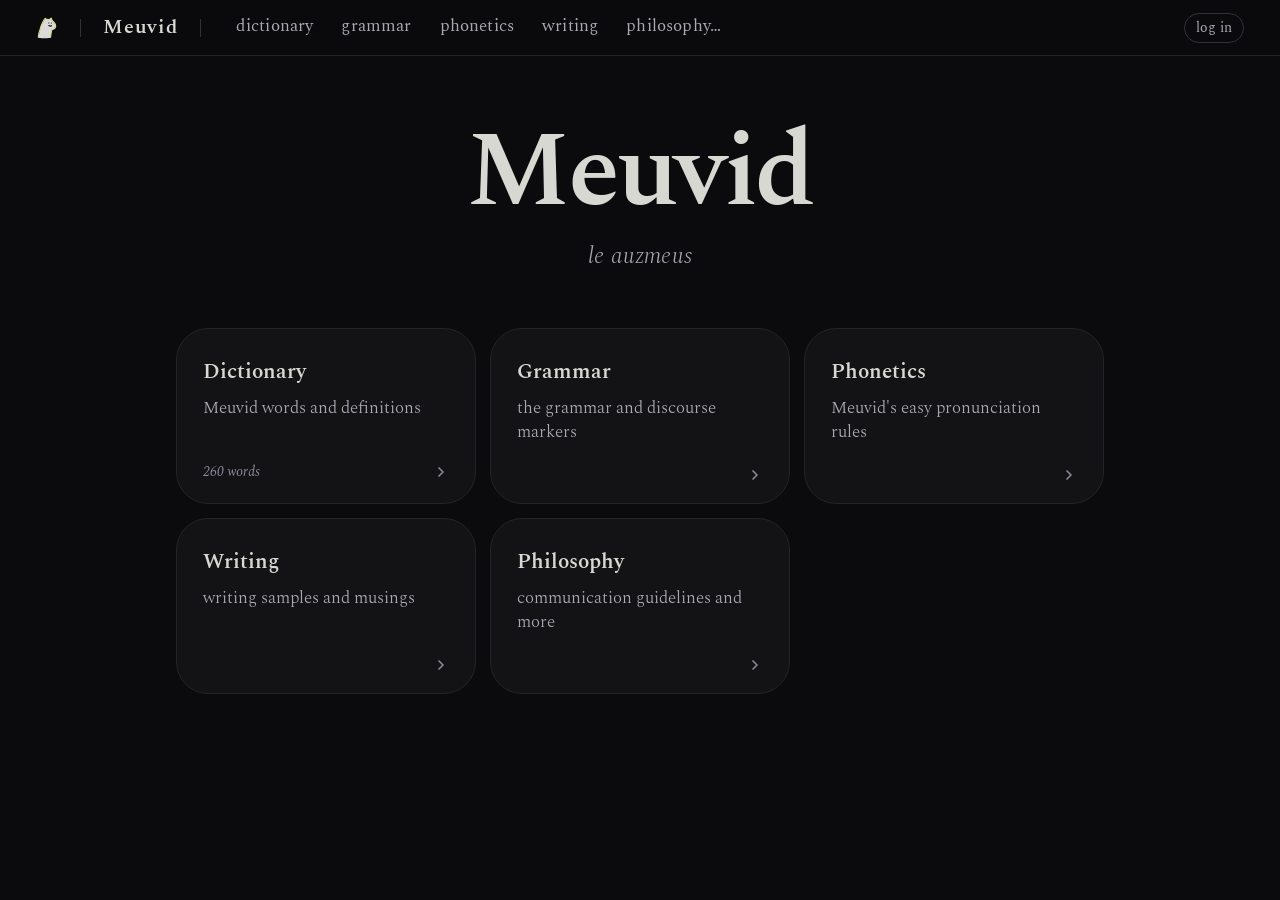
==== commit 2be9e8f2: "refactor: localstorage; del: affixes" ====
--- a/index.html
+++ b/index.html
@@ -28,7 +28,7 @@
   <div id="app"></div>
 
   <script type="module">
-    import { load } from './utils.js';
+    import { load } from './store.js';
     import { AUTH } from './auth.js';
     import { initNav } from './nav.js';
     import { renderHome } from './home.js';
@@ -40,7 +40,7 @@
         () => AUTH.showLoginModal(render),
         () => { AUTH.logout(); render(); }
       );
-      renderHome(load('mv_dict', DICT));
+      renderHome(load('dict', DICT));
     }
 
     render();
--- a/style.css
+++ b/style.css
@@ -290,16 +290,18 @@
 .cards-grid {
   display: grid;
   grid-template-columns: repeat(auto-fill, minmax(260px, 1fr));
+  grid-auto-rows: 1fr; /* all cards share one height */
   gap: 14px;
 }
 
 .card-link {
   text-decoration: none;
   color: inherit;
-  display: block;
+  display: flex;
 }
 
 .card {
+  flex: 1; /* fill the stretched link */
   background: var(--surface);
   border: 1px solid var(--border);
   border-radius: var(--r-xl);
@@ -337,7 +339,6 @@
   align-items: center;
   justify-content: space-between;
   margin-top: 14px;
-  padding-top: 13px;
 }
 
 .card-meta {
@@ -907,6 +908,41 @@
   display: flex;
   gap: 8px;
   justify-content: flex-end;
+}
+
+/* discard-changes modal */
+.discard-modal {
+  position: relative;
+  text-align: center;
+  max-width: 250px;
+  padding: 34px 22px 20px;
+  border-radius: var(--r-lg);
+}
+
+.discard-x {
+  position: absolute;
+  top: 8px;
+  right: 8px;
+  width: 28px;
+  height: 28px;
+  padding: 0;
+  justify-content: center;
+  font-size: 13px;
+}
+
+.discard-msg {
+  font-size: 18px;
+  font-weight: 400;
+  color: var(--text);
+  margin: 0 0 20px;
+}
+
+.discard-modal .confirm-actions { justify-content: center; }
+
+/* soft, animated focus instead of the global hard outline */
+.discard-modal .btn {
+  transition: color var(--ease), border-color var(--ease), background var(--ease),
+              box-shadow 0.22s ease;
 }
 
 .raw-edit-area {
@@ -1262,8 +1298,9 @@
    ================================================================ */
 .sec-head {
   display: flex;
-  align-items: baseline;
+  align-items: center;
   flex-wrap: wrap;
+  margin-top: 44px;
 }
 
 .sec-head > h1 {
@@ -1272,7 +1309,7 @@
   color: var(--text);
   letter-spacing: -0.01em;
   line-height: 1.15;
-  margin: 44px 0 0;
+  margin: 0;
 }
 
 .sec-items { display: flex; flex-direction: column; }
